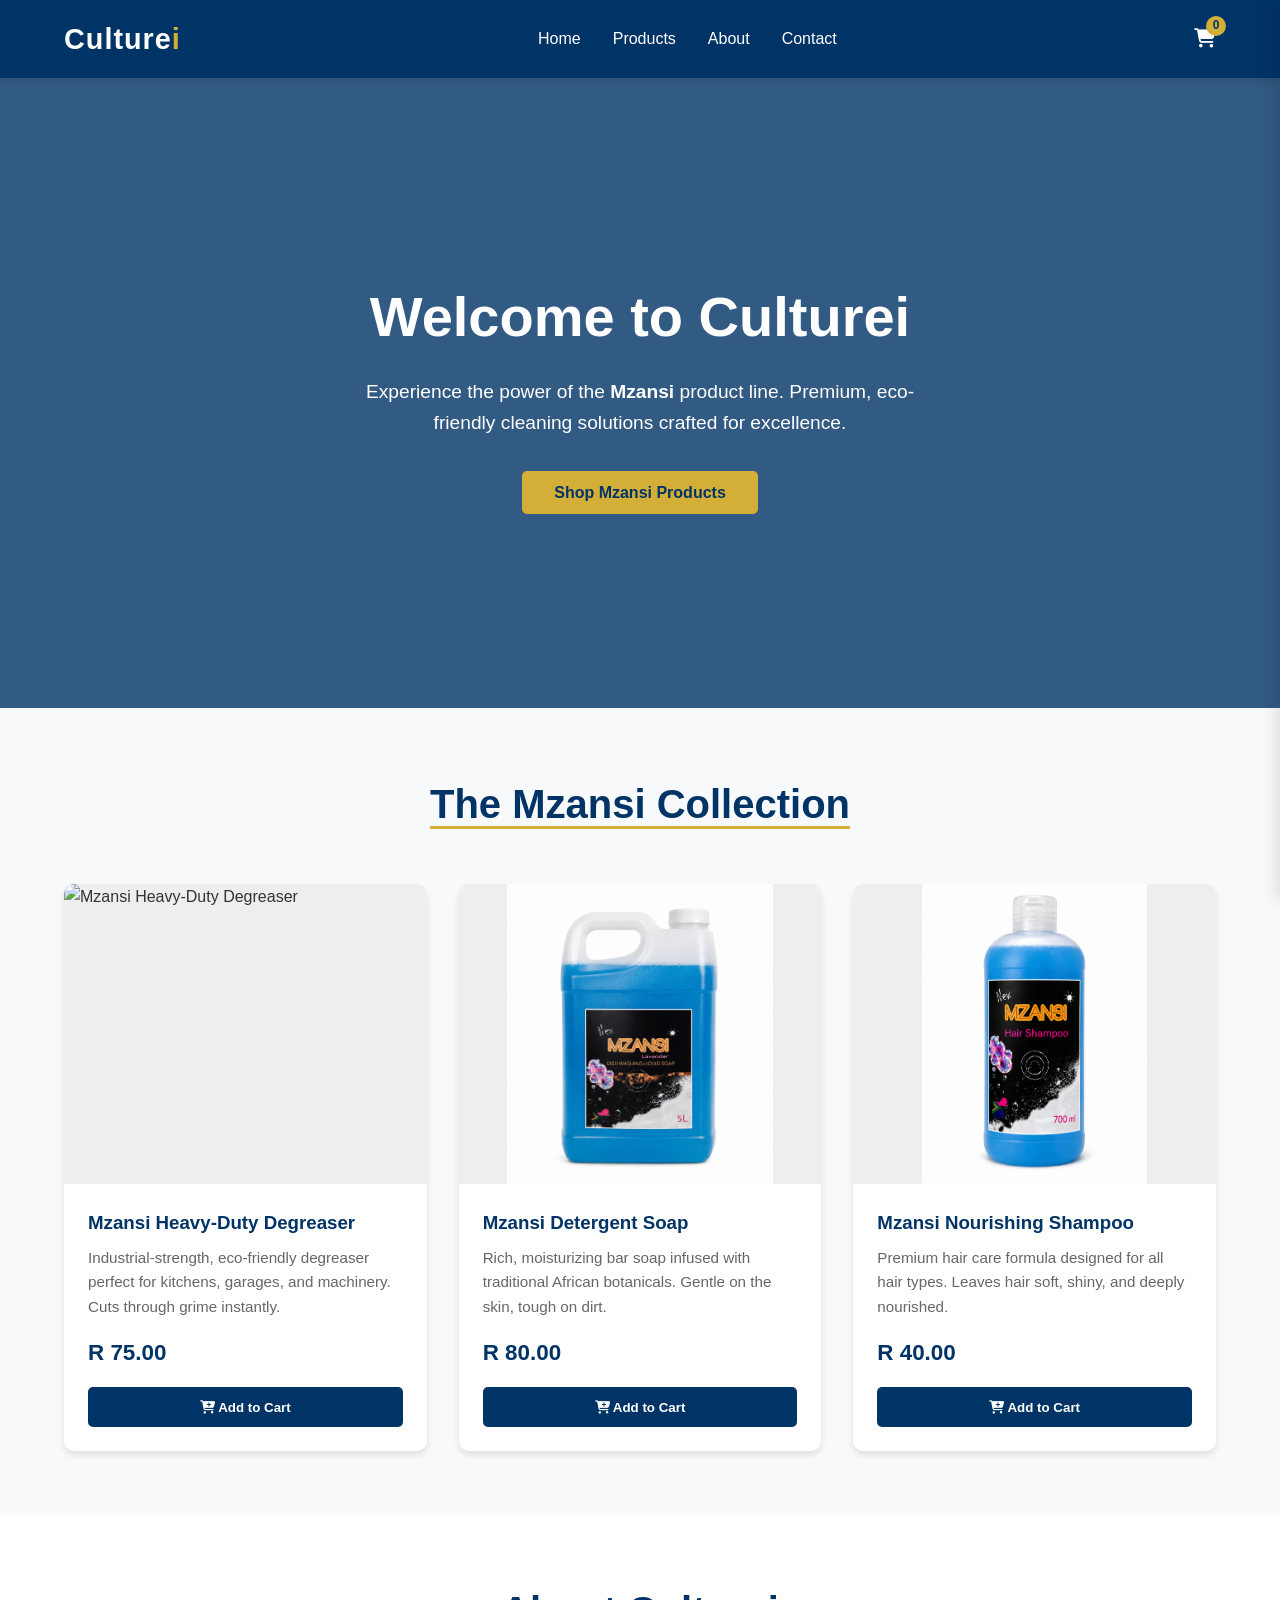
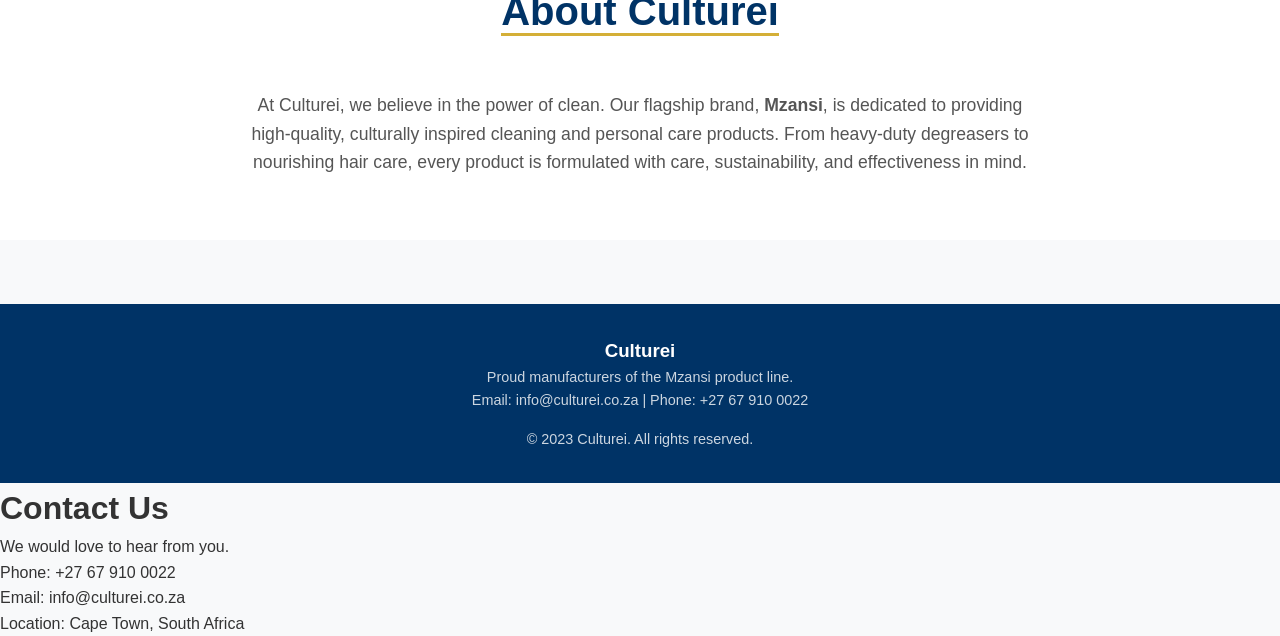
==== index.html @ 174bf420 "Adjust product image dimensions and fit style" ====
<!DOCTYPE html>
<html lang="en">
<head>
    <meta charset="UTF-8">
    <meta name="viewport" content="width=device-width, initial-scale=1.0">
    <title>Culturei | Premium Mzansi Cleaning Solutions</title>
    <link rel="stylesheet" href="https://cdnjs.cloudflare.com/ajax/libs/font-awesome/6.4.0/css/all.min.css">
    <style>
        /* --- CSS VARIABLES & RESET --- */
        :root {
            --primary-color: #003366; /* Deep Professional Blue */
            --accent-color: #D4AF37; /* Premium Gold */
            --light-bg: #f8f9fa;
            --text-dark: #333333;
            --text-light: #ffffff;
            --success-color: #28a745;
            --danger-color: #dc3545;
            --shadow: 0 4px 6px rgba(0, 0, 0, 0.1);
            --transition: all 0.3s ease;
        }

        * {
            margin: 0;
            padding: 0;
            box-sizing: border-box;
            font-family: 'Segoe UI', Tahoma, Geneva, Verdana, sans-serif;
        }

        body {
            background-color: var(--light-bg);
            color: var(--text-dark);
            line-height: 1.6;
        }

        a { text-decoration: none; color: inherit; }
        ul { list-style: none; }

        /* --- HEADER & NAVIGATION --- */
        header {
            background-color: var(--primary-color);
            color: var(--text-light);
            padding: 1rem 5%;
            position: sticky;
            top: 0;
            z-index: 1000;
            box-shadow: var(--shadow);
            display: flex;
            justify-content: space-between;
            align-items: center;
        }

        .logo {
            font-size: 1.8rem;
            font-weight: 700;
            letter-spacing: 1px;
        }

        .logo span { color: var(--accent-color); }

        nav ul {
            display: flex;
            gap: 2rem;
        }

        nav a {
            font-weight: 500;
            transition: var(--transition);
        }

        nav a:hover { color: var(--accent-color); }

        .cart-icon {
            position: relative;
            cursor: pointer;
            font-size: 1.2rem;
        }

        .cart-count {
            position: absolute;
            top: -8px;
            right: -10px;
            background-color: var(--accent-color);
            color: var(--primary-color);
            font-size: 0.75rem;
            font-weight: bold;
            width: 20px;
            height: 20px;
            border-radius: 50%;
            display: flex;
            align-items: center;
            justify-content: center;
        }

        /* --- HERO SECTION --- */
        .hero {
            background: linear-gradient(rgba(0, 51, 102, 0.8), rgba(0, 51, 102, 0.8)), url('https://placehold.co/1920x800/003366/FFFFFF?text=Culturei+Facility');
            background-size: cover;
            background-position: center;
            height: 70vh;
            display: flex;
            flex-direction: column;
            justify-content: center;
            align-items: center;
            text-align: center;
            color: var(--text-light);
            padding: 0 1rem;
        }

        .hero h1 {
            font-size: 3.5rem;
            margin-bottom: 1rem;
        }

        .hero p {
            font-size: 1.2rem;
            max-width: 600px;
            margin-bottom: 2rem;
        }

        .btn {
            padding: 0.8rem 2rem;
            border: none;
            border-radius: 5px;
            font-size: 1rem;
            font-weight: 600;
            cursor: pointer;
            transition: var(--transition);
        }

        .btn-primary {
            background-color: var(--accent-color);
            color: var(--primary-color);
        }

        .btn-primary:hover {
            background-color: #b5952f;
            transform: translateY(-2px);
        }

        /* --- PRODUCTS SECTION --- */
        .products {
            padding: 4rem 5%;
        }

        .section-title {
            text-align: center;
            font-size: 2.5rem;
            color: var(--primary-color);
            margin-bottom: 3rem;
        }

        .section-title span {
            border-bottom: 3px solid var(--accent-color);
        }

        .product-grid {
            display: grid;
            grid-template-columns: repeat(auto-fit, minmax(300px, 1fr));
            gap: 2rem;
        }

        .product-card {
            background: white;
            border-radius: 10px;
            overflow: hidden;
            box-shadow: var(--shadow);
            transition: var(--transition);
            display: flex;
            flex-direction: column;
        }

        .product-card:hover {
            transform: translateY(-5px);
            box-shadow: 0 10px 20px rgba(0,0,0,0.15);
        }

        .product-image {
            width: 100%;
            height: 300px;
            object-fit: contain;
            background-color: #eee;
        }

        .product-info {
            padding: 1.5rem;
            flex-grow: 1;
            display: flex;
            flex-direction: column;
        }

        .product-info h3 {
            color: var(--primary-color);
            margin-bottom: 0.5rem;
        }

        .product-info p {
            color: #666;
            font-size: 0.95rem;
            margin-bottom: 1rem;
            flex-grow: 1;
        }

        .product-price {
            font-size: 1.4rem;
            font-weight: 700;
            color: var(--primary-color);
            margin-bottom: 1rem;
        }

        .btn-add {
            width: 100%;
            background-color: var(--primary-color);
            color: white;
            padding: 0.8rem;
            border: none;
            border-radius: 5px;
            cursor: pointer;
            font-weight: 600;
            transition: var(--transition);
        }

        .btn-add:hover {
            background-color: #002244;
        }

        /* --- ABOUT SECTION --- */
        .about {
            background-color: white;
            padding: 4rem 5%;
            text-align: center;
        }

        .about p {
            max-width: 800px;
            margin: 0 auto;
            color: #555;
            font-size: 1.1rem;
        }

        /* --- CART SIDEBAR --- */
        .cart-sidebar {
            position: fixed;
            top: 0;
            right: -400px;
            width: 400px;
            height: 100vh;
            background: white;
            box-shadow: -5px 0 15px rgba(0,0,0,0.1);
            z-index: 2000;
            transition: var(--transition);
            display: flex;
            flex-direction: column;
        }

        .cart-sidebar.active {
            right: 0;
        }

        .cart-header {
            background-color: var(--primary-color);
            color: white;
            padding: 1.5rem;
            display: flex;
            justify-content: space-between;
            align-items: center;
        }

        .close-cart {
            cursor: pointer;
            font-size: 1.5rem;
        }

        .cart-items {
            flex-grow: 1;
            overflow-y: auto;
            padding: 1.5rem;
        }

        .cart-item {
            display: flex;
            gap: 1rem;
            margin-bottom: 1.5rem;
            border-bottom: 1px solid #eee;
            padding-bottom: 1rem;
        }

        .cart-item img {
            width: 70px;
            height: 70px;
            object-fit: cover;
            border-radius: 5px;
        }

        .cart-item-details {
            flex-grow: 1;
        }

        .cart-item-details h4 {
            font-size: 1rem;
            margin-bottom: 0.3rem;
        }

        .cart-item-details p {
            color: var(--primary-color);
            font-weight: 600;
        }

        .remove-item {
            color: var(--danger-color);
            cursor: pointer;
            font-size: 0.9rem;
            margin-top: 0.5rem;
            display: inline-block;
        }

        .cart-footer {
            padding: 1.5rem;
            border-top: 1px solid #eee;
            background-color: #f9f9f9;
        }

        .cart-total {
            display: flex;
            justify-content: space-between;
            font-size: 1.2rem;
            font-weight: 700;
            margin-bottom: 1rem;
            color: var(--primary-color);
        }

        .btn-checkout {
            width: 100%;
            background-color: var(--success-color);
            color: white;
            padding: 1rem;
            border: none;
            border-radius: 5px;
            font-size: 1.1rem;
            font-weight: 600;
            cursor: pointer;
            transition: var(--transition);
        }

        .btn-checkout:hover {
            background-color: #218838;
        }

        .overlay {
            position: fixed;
            top: 0;
            left: 0;
            width: 100%;
            height: 100%;
            background: rgba(0,0,0,0.5);
            z-index: 1500;
            display: none;
        }

        .overlay.active {
            display: block;
        }

        /* --- CHECKOUT MODAL --- */
        .checkout-modal {
            position: fixed;
            top: 50%;
            left: 50%;
            transform: translate(-50%, -50%) scale(0.9);
            background: white;
            padding: 2rem;
            border-radius: 10px;
            width: 90%;
            max-width: 500px;
            z-index: 3000;
            display: none;
            box-shadow: 0 10px 30px rgba(0,0,0,0.3);
            opacity: 0;
            transition: var(--transition);
        }

        .checkout-modal.active {
            display: block;
            opacity: 1;
            transform: translate(-50%, -50%) scale(1);
        }

        .checkout-modal h2 {
            color: var(--primary-color);
            margin-bottom: 1.5rem;
            text-align: center;
        }

        .form-group {
            margin-bottom: 1rem;
        }

        .form-group label {
            display: block;
            margin-bottom: 0.5rem;
            font-weight: 600;
            font-size: 0.9rem;
        }

        .form-group input {
            width: 100%;
            padding: 0.8rem;
            border: 1px solid #ddd;
            border-radius: 5px;
            font-size: 1rem;
        }

        .form-row {
            display: flex;
            gap: 1rem;
        }

        .form-row .form-group {
            flex: 1;
        }

        .btn-pay {
            width: 100%;
            background-color: var(--primary-color);
            color: white;
            padding: 1rem;
            border: none;
            border-radius: 5px;
            font-size: 1.1rem;
            font-weight: 600;
            cursor: pointer;
            margin-top: 1rem;
            display: flex;
            justify-content: center;
            align-items: center;
            gap: 0.5rem;
        }

        .btn-pay:disabled {
            background-color: #ccc;
            cursor: not-allowed;
        }

        .close-modal {
            position: absolute;
            top: 1rem;
            right: 1rem;
            cursor: pointer;
            font-size: 1.2rem;
            color: #666;
        }

        /* --- FOOTER --- */
        footer {
            background-color: var(--primary-color);
            color: white;
            text-align: center;
            padding: 2rem 5%;
            margin-top: 4rem;
        }

        footer p {
            opacity: 0.8;
            font-size: 0.9rem;
        }

        /* --- RESPONSIVE --- */
        @media (max-width: 768px) {
            .hero h1 { font-size: 2.5rem; }
            .cart-sidebar { width: 100%; right: -100%; }
            nav ul { display: none; } /* Simplified for mobile */
        }
        
        /* Loading Spinner */
        .spinner {
            border: 3px solid rgba(255,255,255,0.3);
            border-radius: 50%;
            border-top: 3px solid white;
            width: 20px;
            height: 20px;
            animation: spin 1s linear infinite;
            display: none;
        }
        
        @keyframes spin {
            0% { transform: rotate(0deg); }
            100% { transform: rotate(360deg); }
        }
    </style>
</head>
<body>

    <!-- Header -->
    <header>
        <div class="logo">Culture<span>i</span></div>
        <nav>
            <ul>
                <li><a href="#home">Home</a></li>
                <li><a href="#products">Products</a></li>
                <li><a href="#about">About</a></li>
                <li><a href="#contact">Contact</a></li>
            </ul>
        </nav>
        <div class="cart-icon" onclick="toggleCart()">
            <i class="fas fa-shopping-cart"></i>
            <span class="cart-count" id="cartCount">0</span>
        </div>
    </header>

    <!-- Hero Section -->
    <section class="hero" id="home">
        <h1>Welcome to Culturei</h1>
        <p>Experience the power of the <strong>Mzansi</strong> product line. Premium, eco-friendly cleaning solutions crafted for excellence.</p>
        <a href="#products"><button class="btn btn-primary">Shop Mzansi Products</button></a>
    </section>

    <!-- Products Section -->
    <section class="products" id="products">
        <h2 class="section-title"><span>The Mzansi Collection</span></h2>
        <div class="product-grid" id="productGrid">
            <!-- Products will be injected here by JavaScript -->
        </div>
    </section>

    <!-- About Section -->
    <section class="about" id="about">
        <h2 class="section-title"><span>About Culturei</span></h2>
        <p>At Culturei, we believe in the power of clean. Our flagship brand, <strong>Mzansi</strong>, is dedicated to providing high-quality, culturally inspired cleaning and personal care products. From heavy-duty degreasers to nourishing hair care, every product is formulated with care, sustainability, and effectiveness in mind.</p>
    </section>

    <!-- Cart Sidebar -->
    <div class="overlay" id="overlay" onclick="toggleCart()"></div>
    <div class="cart-sidebar" id="cartSidebar">
        <div class="cart-header">
            <h3>Your Cart</h3>
            <span class="close-cart" onclick="toggleCart()">&times;</span>
        </div>
        <div class="cart-items" id="cartItems">
            <!-- Cart items injected here -->
            <p style="text-align: center; color: #666; margin-top: 2rem;">Your cart is empty.</p>
        </div>
        <div class="cart-footer">
            <div class="cart-total">
                <span>Total:</span>
                <span id="cartTotal">R 0.00</span>
            </div>
            <button class="btn-checkout" onclick="openCheckout()">Proceed to Checkout</button>
        </div>
    </div>

    <!-- Checkout Modal -->
    <div class="overlay" id="checkoutOverlay" onclick="closeCheckout()"></div>
    <div class="checkout-modal" id="checkoutModal">
        <span class="close-modal" onclick="closeCheckout()">&times;</span>
        <h2>Secure Checkout</h2>
        <form id="checkoutForm" onsubmit="processPayment(event)">
            <div class="form-group">
                <label>Full Name</label>
                <input type="text" required placeholder="John Doe">
            </div>
            <div class="form-group">
                <label>Email Address</label>
                <input type="email" required placeholder="john@example.com">
            </div>
            <div class="form-group">
                <label>Shipping Address</label>
                <input type="text" required placeholder="123 Main St, City">
            </div>
            <div class="form-group">
                <label>Card Number</label>
                <input type="text" required placeholder="0000 0000 0000 0000" maxlength="19">
            </div>
            <div class="form-row">
                <div class="form-group">
                    <label>Expiry</label>
                    <input type="text" required placeholder="MM/YY" maxlength="5">
                </div>
                <div class="form-group">
                    <label>CVC</label>
                    <input type="text" required placeholder="123" maxlength="3">
                </div>
            </div>
            <div class="cart-total" style="margin-top: 1rem;">
                <span>Amount to Pay:</span>
                <span id="checkoutTotal">R 0.00</span>
            </div>
            <button type="submit" class="btn-pay" id="payButton">
                <span class="spinner" id="spinner"></span>
                <span id="payText">Pay Now</span>
            </button>
        </form>
    </div>

    <!-- Footer -->
    <footer id="contact">
        <h3>Culturei</h3>
        <p>Proud manufacturers of the Mzansi product line.</p>
        <p>Email: info@culturei.co.za | Phone: +27 67 910 0022</p>
        <p style="margin-top: 1rem;">&copy; 2023 Culturei. All rights reserved.</p>
    </footer>
    <h1>Contact Us</h1>

<p>We would love to hear from you.</p>

<p>
Phone: +27 67 910 0022
</p>

<p>
Email: info@culturei.co.za
</p>

<p>
Location: Cape Town, South Africa
</p>

    <!-- JavaScript -->
    <script>
        // --- PRODUCT DATA ---
        const products = [
            {
                id: 1,
                name: "Mzansi Heavy-Duty Degreaser",
                price: 75.00,
                image: "image/degreaser-51.png",
                description: "Industrial-strength, eco-friendly degreaser perfect for kitchens, garages, and machinery. Cuts through grime instantly."
            },
            {
                id: 2,
                name: "Mzansi Detergent Soap",
                price: 80.00,
                image: "image/dishwashing - liquid .png",
                description: "Rich, moisturizing bar soap infused with traditional African botanicals. Gentle on the skin, tough on dirt."
            },
            {
                id: 3,
                name: "Mzansi Nourishing Shampoo",
                price: 40.00,
                image: "image/Mzansi Hair Shampoo 700ml.png",
                description: "Premium hair care formula designed for all hair types. Leaves hair soft, shiny, and deeply nourished."
            }
        ];

        // --- CART STATE ---
        let cart = [];

        // --- INITIALIZE ---
        document.addEventListener('DOMContentLoaded', () => {
            renderProducts();
        });

        // --- RENDER PRODUCTS ---
        function renderProducts() {
            const grid = document.getElementById('productGrid');
            grid.innerHTML = products.map(product => `
                <div class="product-card">
                    <img src="${product.image}" alt="${product.name}" class="product-image">
                    <div class="product-info">
                        <h3>${product.name}</h3>
                        <p>${product.description}</p>
                        <div class="product-price">R ${product.price.toFixed(2)}</div>
                        <button class="btn-add" onclick="addToCart(${product.id})">
                            <i class="fas fa-cart-plus"></i> Add to Cart
                        </button>
                    </div>
                </div>
            `).join('');
        }

        // --- CART FUNCTIONS ---
        function addToCart(productId) {
            const product = products.find(p => p.id === productId);
            const existingItem = cart.find(item => item.id === productId);

            if (existingItem) {
                existingItem.quantity += 1;
            } else {
                cart.push({ ...product, quantity: 1 });
            }

            updateCartUI();
            toggleCart(true); // Open cart when item is added
        }

        function removeFromCart(productId) {
            cart = cart.filter(item => item.id !== productId);
            updateCartUI();
        }

        function updateCartUI() {
            const cartItemsContainer = document.getElementById('cartItems');
            const cartCount = document.getElementById('cartCount');
            const cartTotal = document.getElementById('cartTotal');
            const checkoutTotal = document.getElementById('checkoutTotal');

            // Update count
            const totalItems = cart.reduce((sum, item) => sum + item.quantity, 0);
            cartCount.innerText = totalItems;

            // Update total
            const total = cart.reduce((sum, item) => sum + (item.price * item.quantity), 0);
            const formattedTotal = `R ${total.toFixed(2)}`;
            cartTotal.innerText = formattedTotal;
            checkoutTotal.innerText = formattedTotal;

            // Render items
            if (cart.length === 0) {
                cartItemsContainer.innerHTML = '<p style="text-align: center; color: #666; margin-top: 2rem;">Your cart is empty.</p>';
            } else {
                cartItemsContainer.innerHTML = cart.map(item => `
                    <div class="cart-item">
                        <img src="${item.image}" alt="${item.name}">
                        <div class="cart-item-details">
                            <h4>${item.name}</h4>
                            <p>R ${item.price.toFixed(2)} x ${item.quantity}</p>
                            <span class="remove-item" onclick="removeFromCart(${item.id})">
                                <i class="fas fa-trash"></i> Remove
                            </span>
        </div>
                    </div>
                `).join('');
            }
        }

        function toggleCart(forceOpen = false) {
            const sidebar = document.getElementById('cartSidebar');
            const overlay = document.getElementById('overlay');
            if (forceOpen || !sidebar.classList.contains('active')) {
                sidebar.classList.add('active');
                overlay.classList.add('active');
            } else {
                sidebar.classList.remove('active');
                overlay.classList.remove('active');
            }
        }

        // --- CHECKOUT FUNCTIONS ---
        function openCheckout() {
            if (cart.length === 0) {
                alert("Your cart is empty!");
                return;
            }
            toggleCart(); // Close sidebar
            document.getElementById('checkoutModal').classList.add('active');
            document.getElementById('checkoutOverlay').classList.add('active');
        }

        function closeCheckout() {
            document.getElementById('checkoutModal').classList.remove('active');
            document.getElementById('checkoutOverlay').classList.remove('active');
        }

        // --- PAYMENT PROCESSING SIMULATION ---
        function processPayment(event) {
            event.preventDefault();
            
            const payButton = document.getElementById('payButton');
            const spinner = document.getElementById('spinner');
            const payText = document.getElementById('payText');

            // 1. UI Loading State
            payButton.disabled = true;
            spinner.style.display = 'block';
            payText.innerText = 'Processing...';

            // 2. Simulate API Call to Payment Gateway (e.g., Stripe, PayFast)
            setTimeout(() => {
                // 3. Success State
                spinner.style.display = 'none';
                payText.innerText = 'Pay Now';
                payButton.disabled = false;
                
                // Generate a mock order ID
                const orderId = 'ORD-' + Math.floor(Math.random() * 1000000);
                
                alert(`Payment Successful!\n\nOrder ID: ${orderId}\nThank you for shopping with Culturei. Your Mzansi products will be shipped shortly.`);
                
                // 4. Clear Cart and Close Modal
                cart = [];
                updateCartUI();
                closeCheckout();
                document.getElementById('checkoutForm').reset();

                /* 
                   NOTE FOR DEVELOPER: 
                   To make this process REAL payments, replace the setTimeout above with a fetch() call 
                   to your backend server, which then communicates with Stripe/PayPal.
                   
                   Example:
                   const response = await fetch('/api/create-payment-intent', {
                       method: 'POST',
                       headers: { 'Content-Type': 'application/json' },
                       body: JSON.stringify({ items: cart, total: calculateTotal() })
                   });
                   const data = await response.json();
                   // Then use stripe.confirmCardPayment(data.clientSecret)
                */
            }, 2500); // 2.5 second simulated delay
        }
    </script>
</body>
</html>
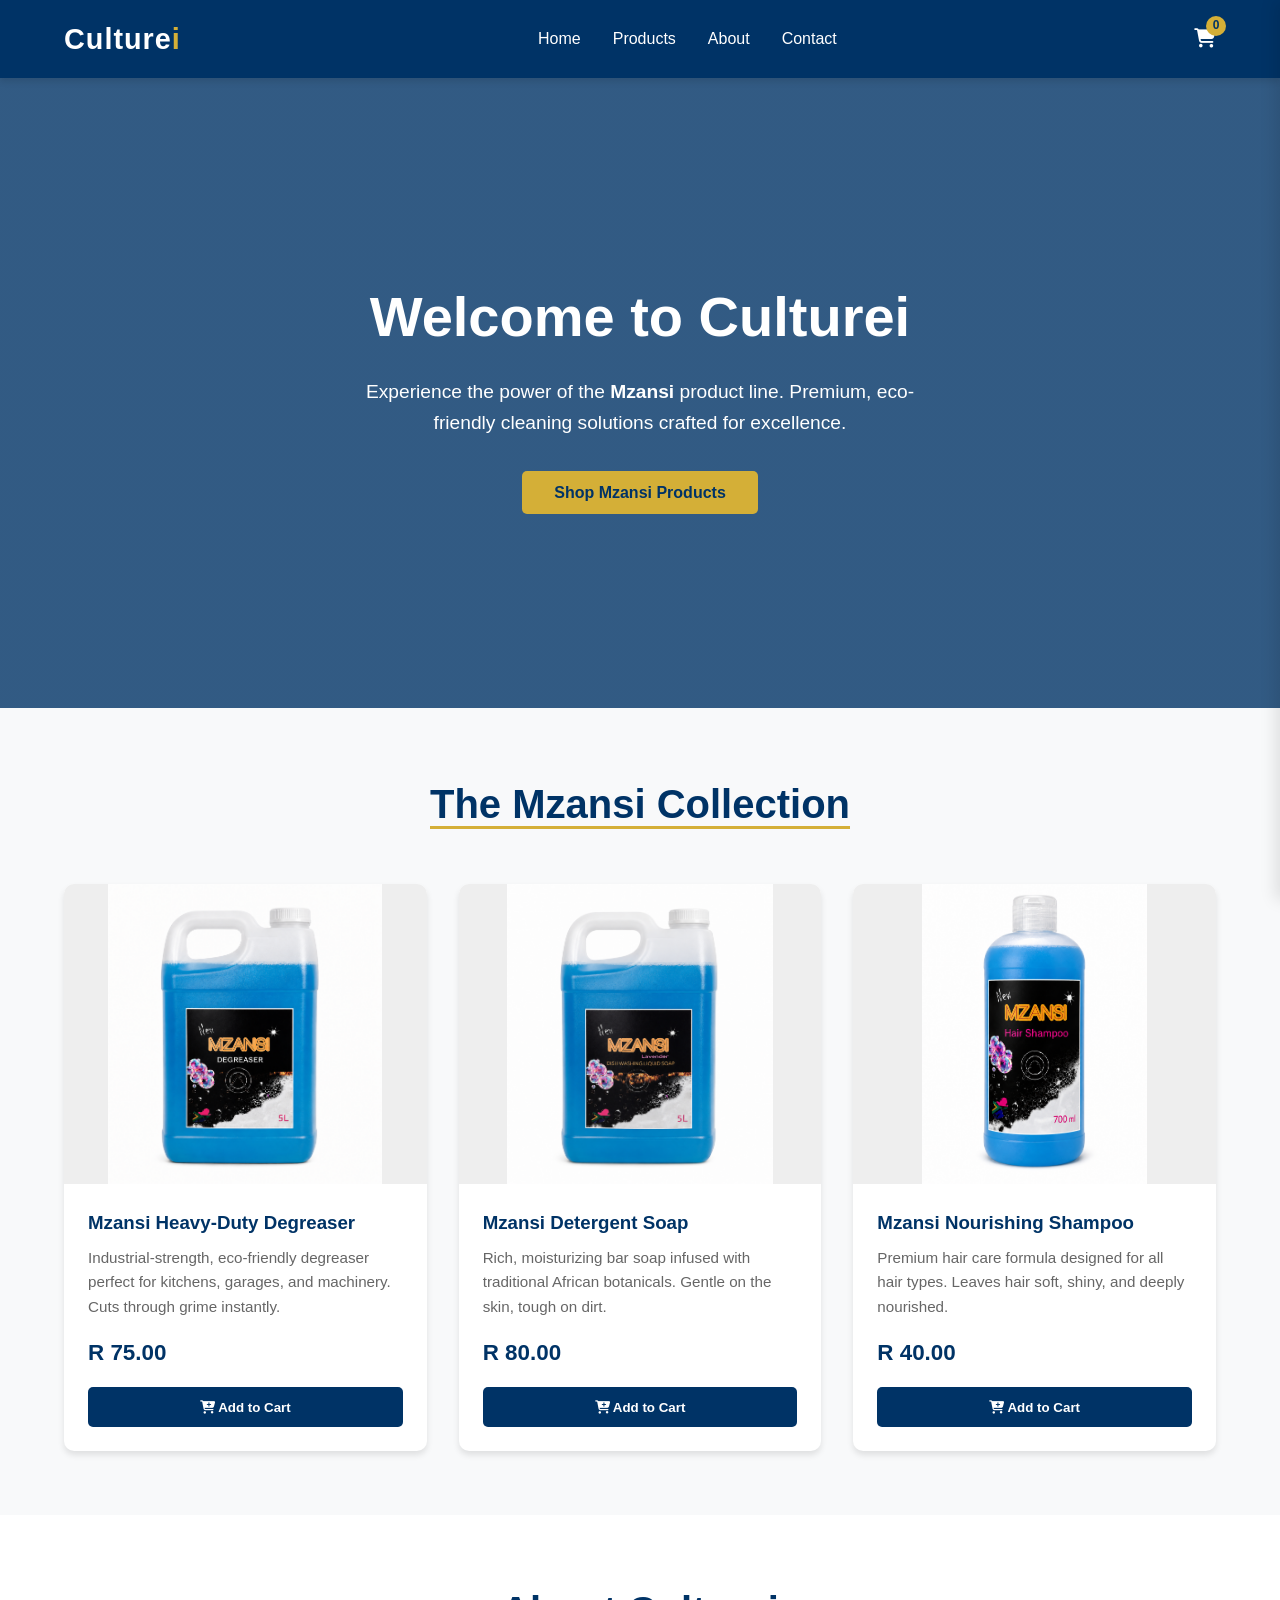
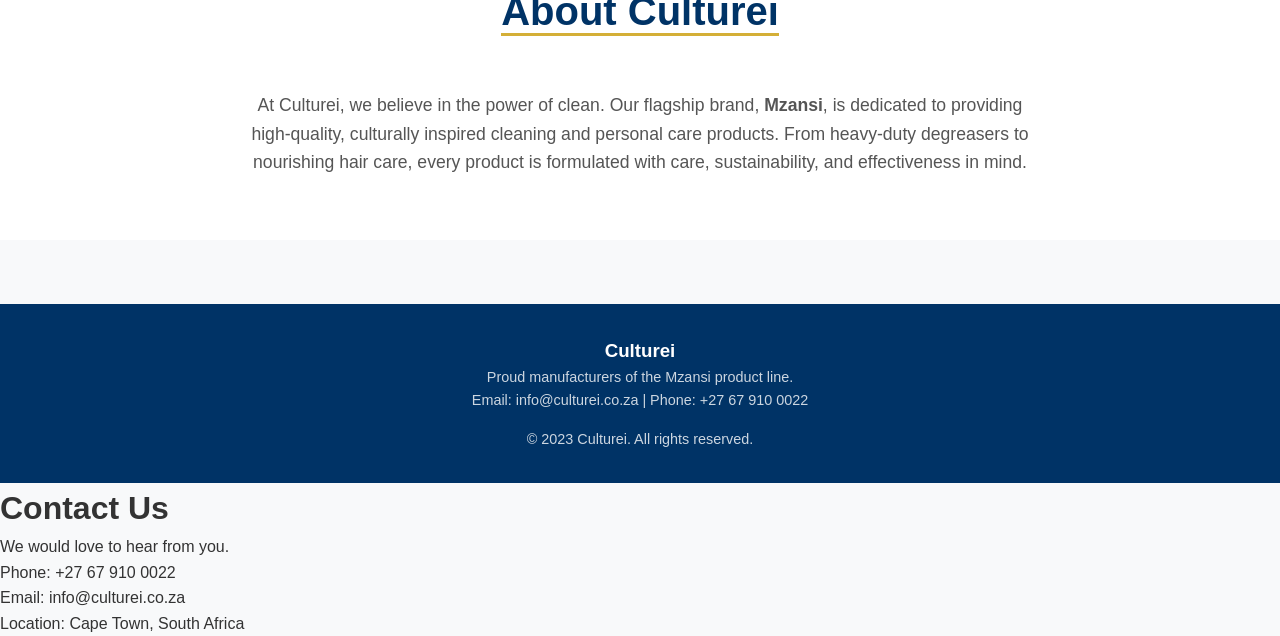
==== commit cee0b941: "Update image path for Mzansi Heavy-Duty Degreaser" ====
--- a/index.html
+++ b/index.html
@@ -621,7 +621,7 @@
                 id: 1,
                 name: "Mzansi Heavy-Duty Degreaser",
                 price: 75.00,
-                image: "image/degreaser-51.png",
+                image: "image/degreaser.png",
                 description: "Industrial-strength, eco-friendly degreaser perfect for kitchens, garages, and machinery. Cuts through grime instantly."
             },
             {
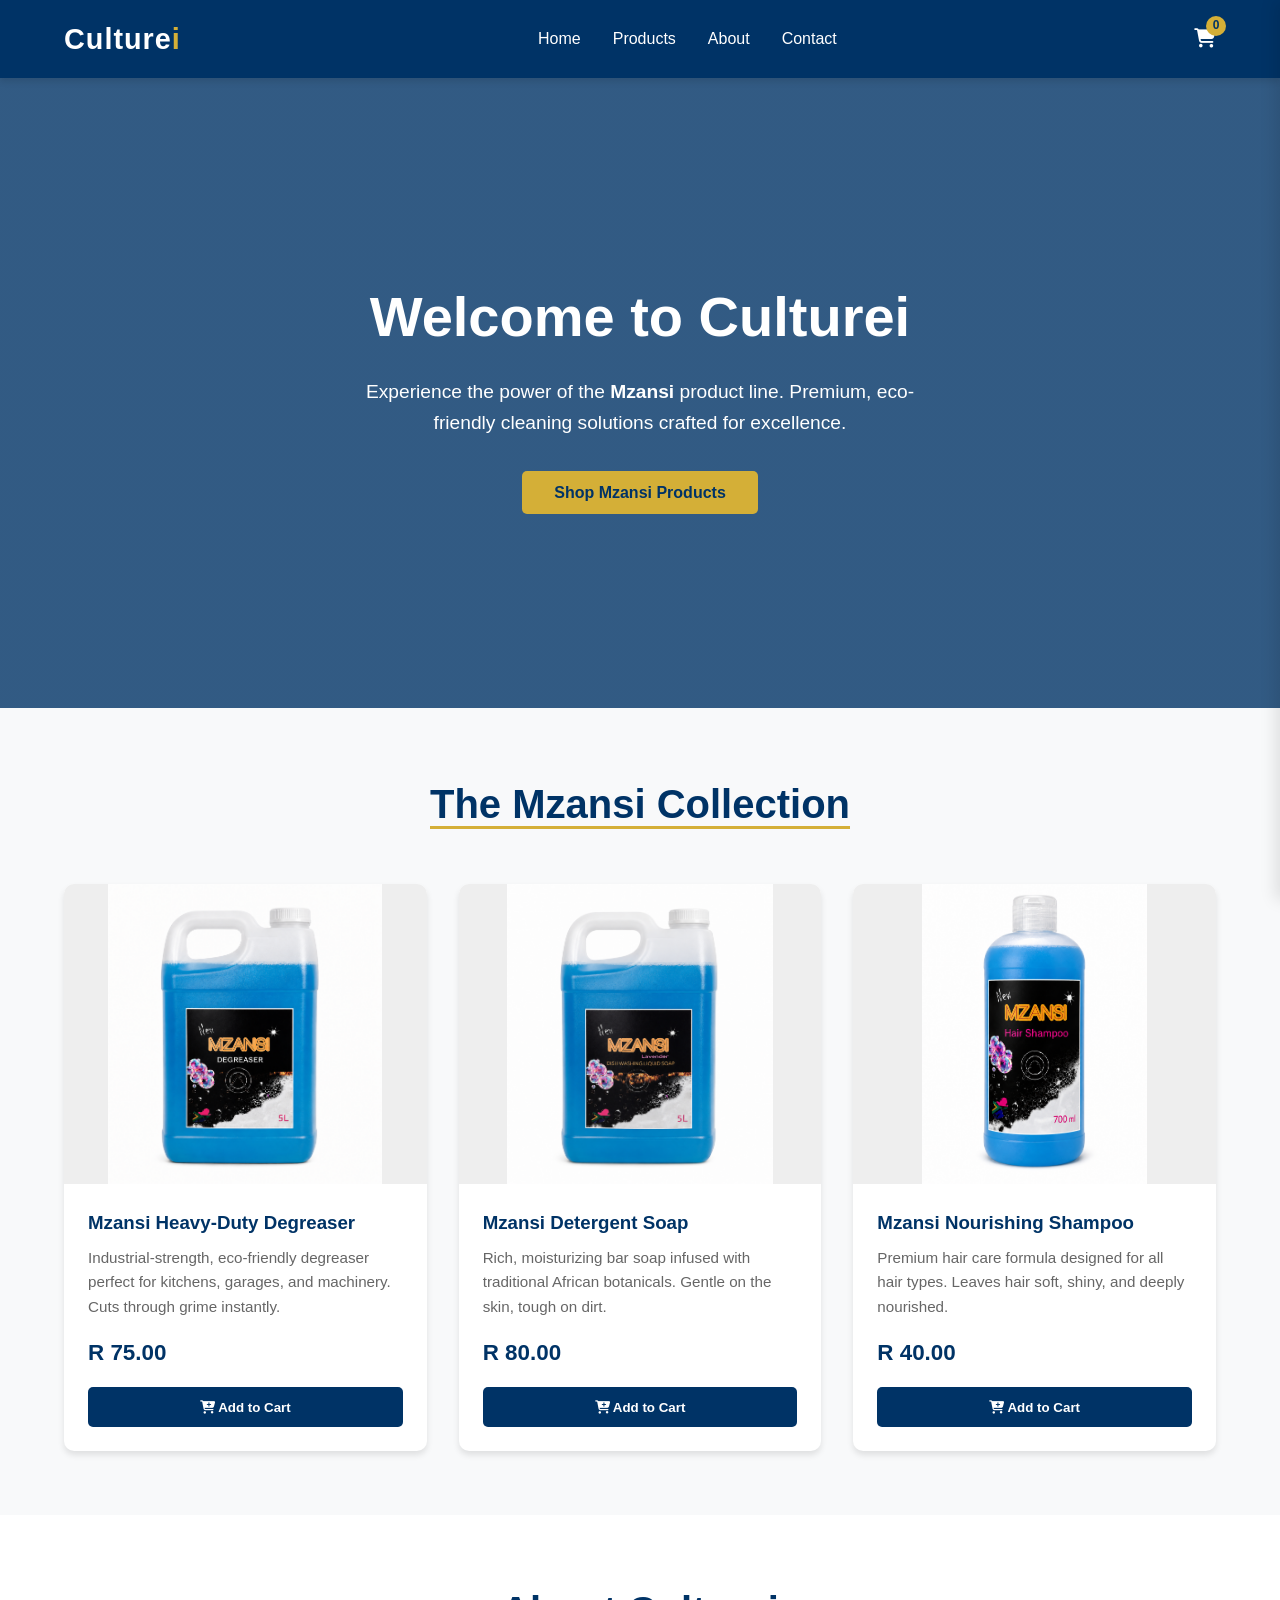
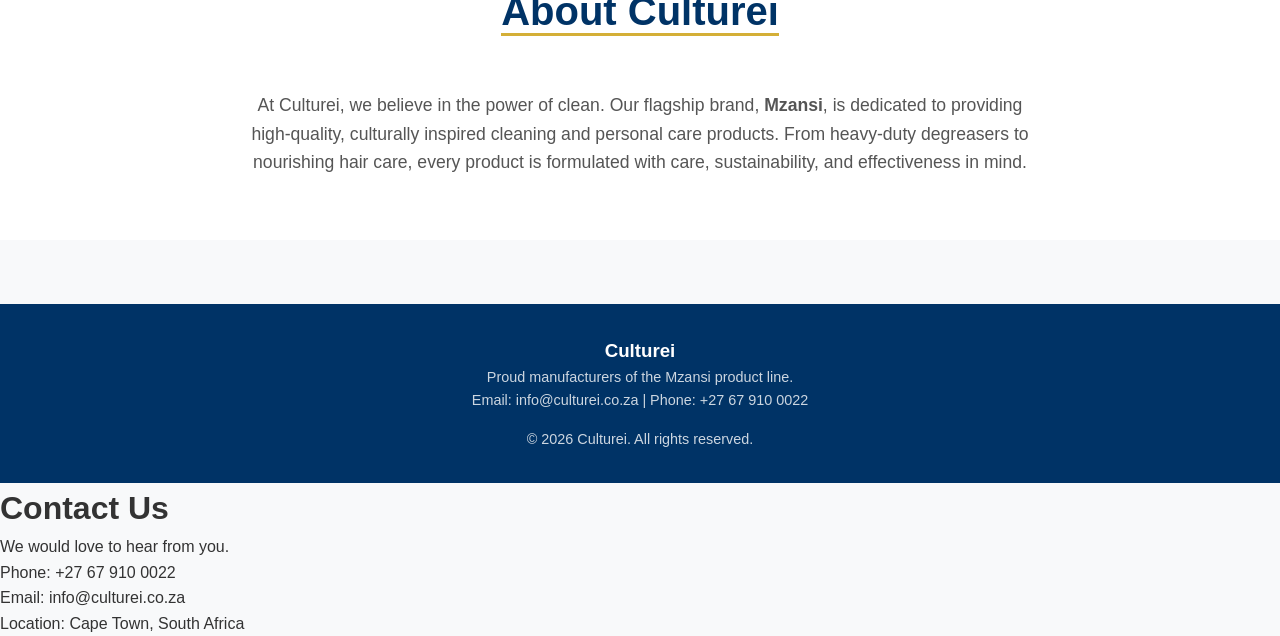
==== commit e7561b74: "Update copyright year to 2026 in footer" ====
--- a/index.html
+++ b/index.html
@@ -595,7 +595,7 @@
         <h3>Culturei</h3>
         <p>Proud manufacturers of the Mzansi product line.</p>
         <p>Email: info@culturei.co.za | Phone: +27 67 910 0022</p>
-        <p style="margin-top: 1rem;">&copy; 2023 Culturei. All rights reserved.</p>
+        <p style="margin-top: 1rem;">&copy; 2026 Culturei. All rights reserved.</p>
     </footer>
     <h1>Contact Us</h1>
 
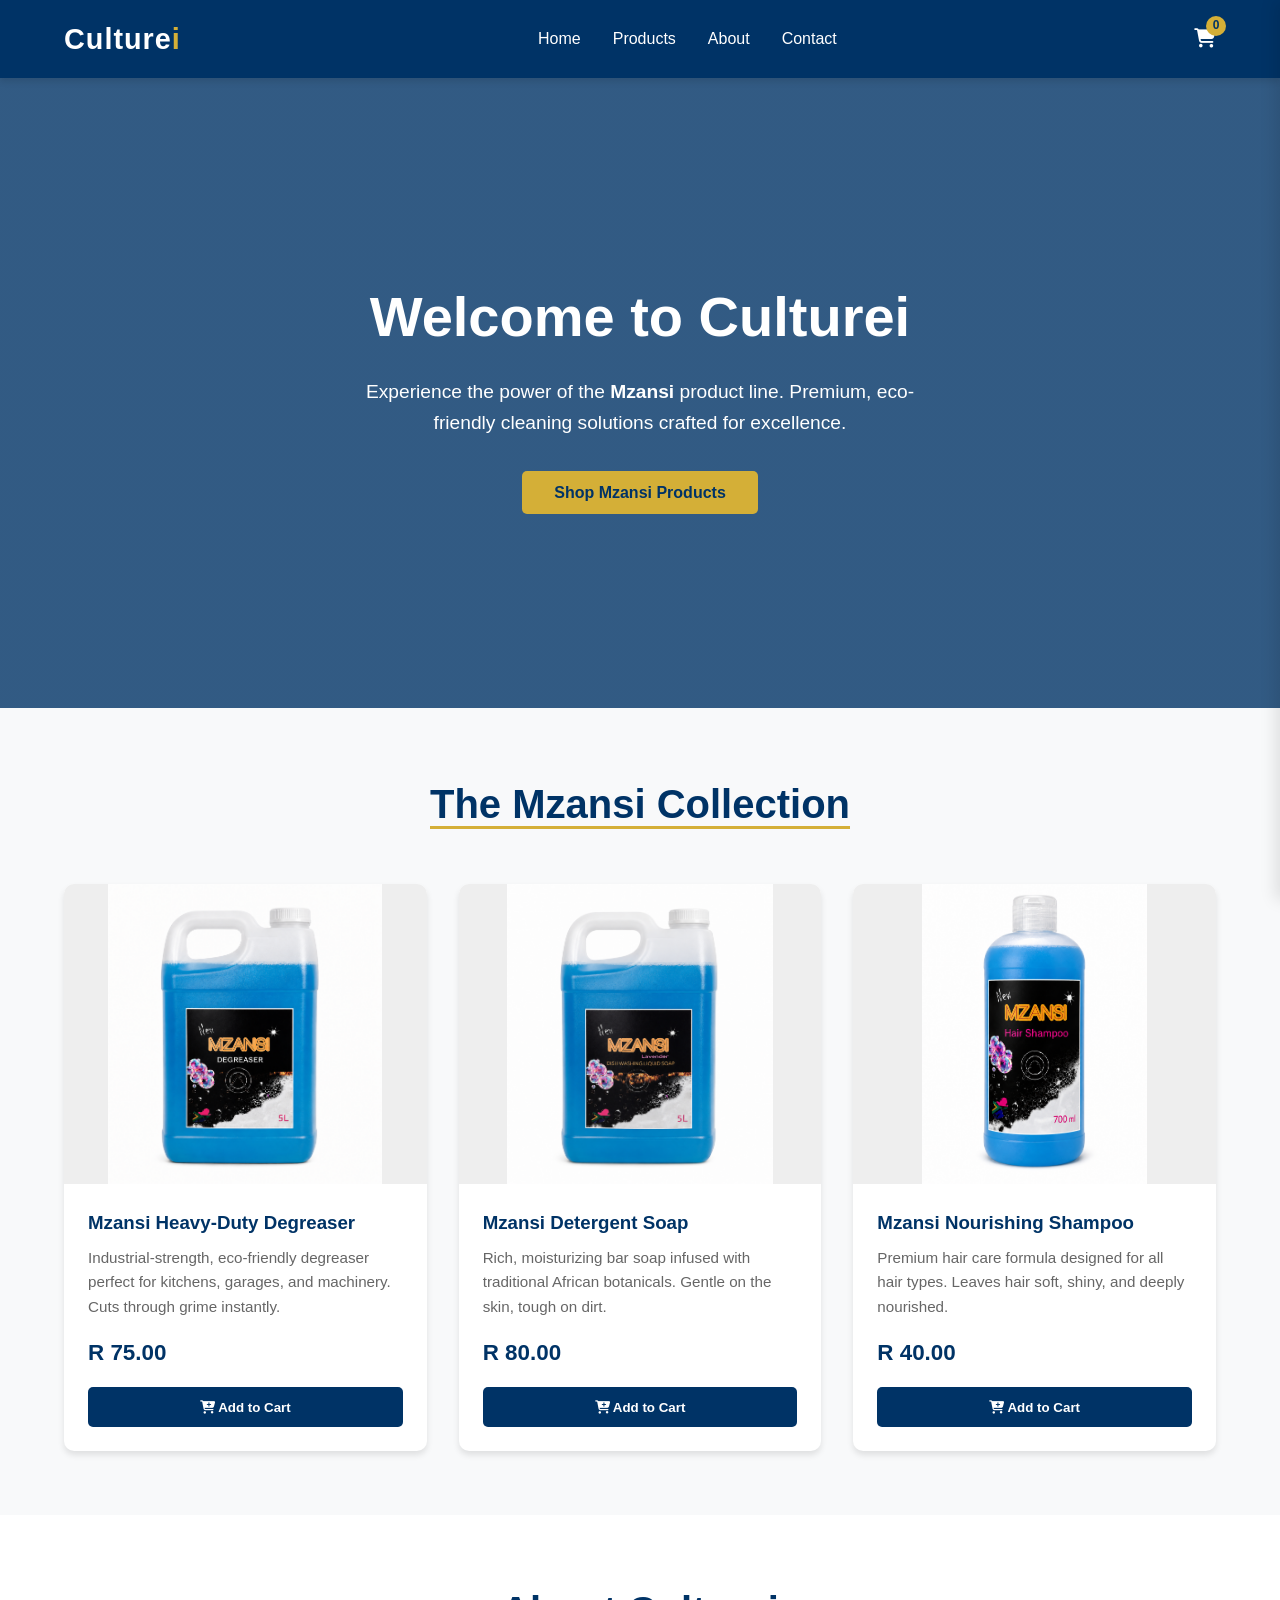
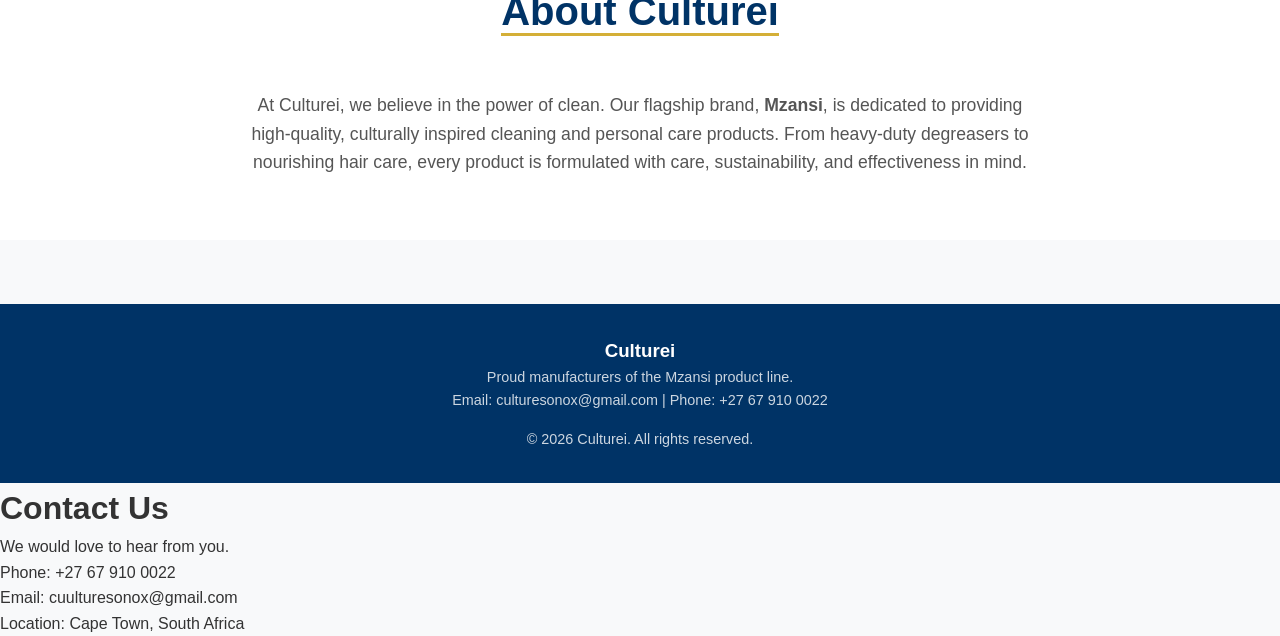
==== commit 905a1ba3: "Change contact email to culturesonox@gmail.com Updated contact email in footer and contact section." ====
--- a/index.html
+++ b/index.html
@@ -594,7 +594,7 @@
     <footer id="contact">
         <h3>Culturei</h3>
         <p>Proud manufacturers of the Mzansi product line.</p>
-        <p>Email: info@culturei.co.za | Phone: +27 67 910 0022</p>
+        <p>Email: culturesonox@gmail.com | Phone: +27 67 910 0022</p>
         <p style="margin-top: 1rem;">&copy; 2026 Culturei. All rights reserved.</p>
     </footer>
     <h1>Contact Us</h1>
@@ -606,7 +606,7 @@
 </p>
 
 <p>
-Email: info@culturei.co.za
+Email: cuulturesonox@gmail.com
 </p>
 
 <p>
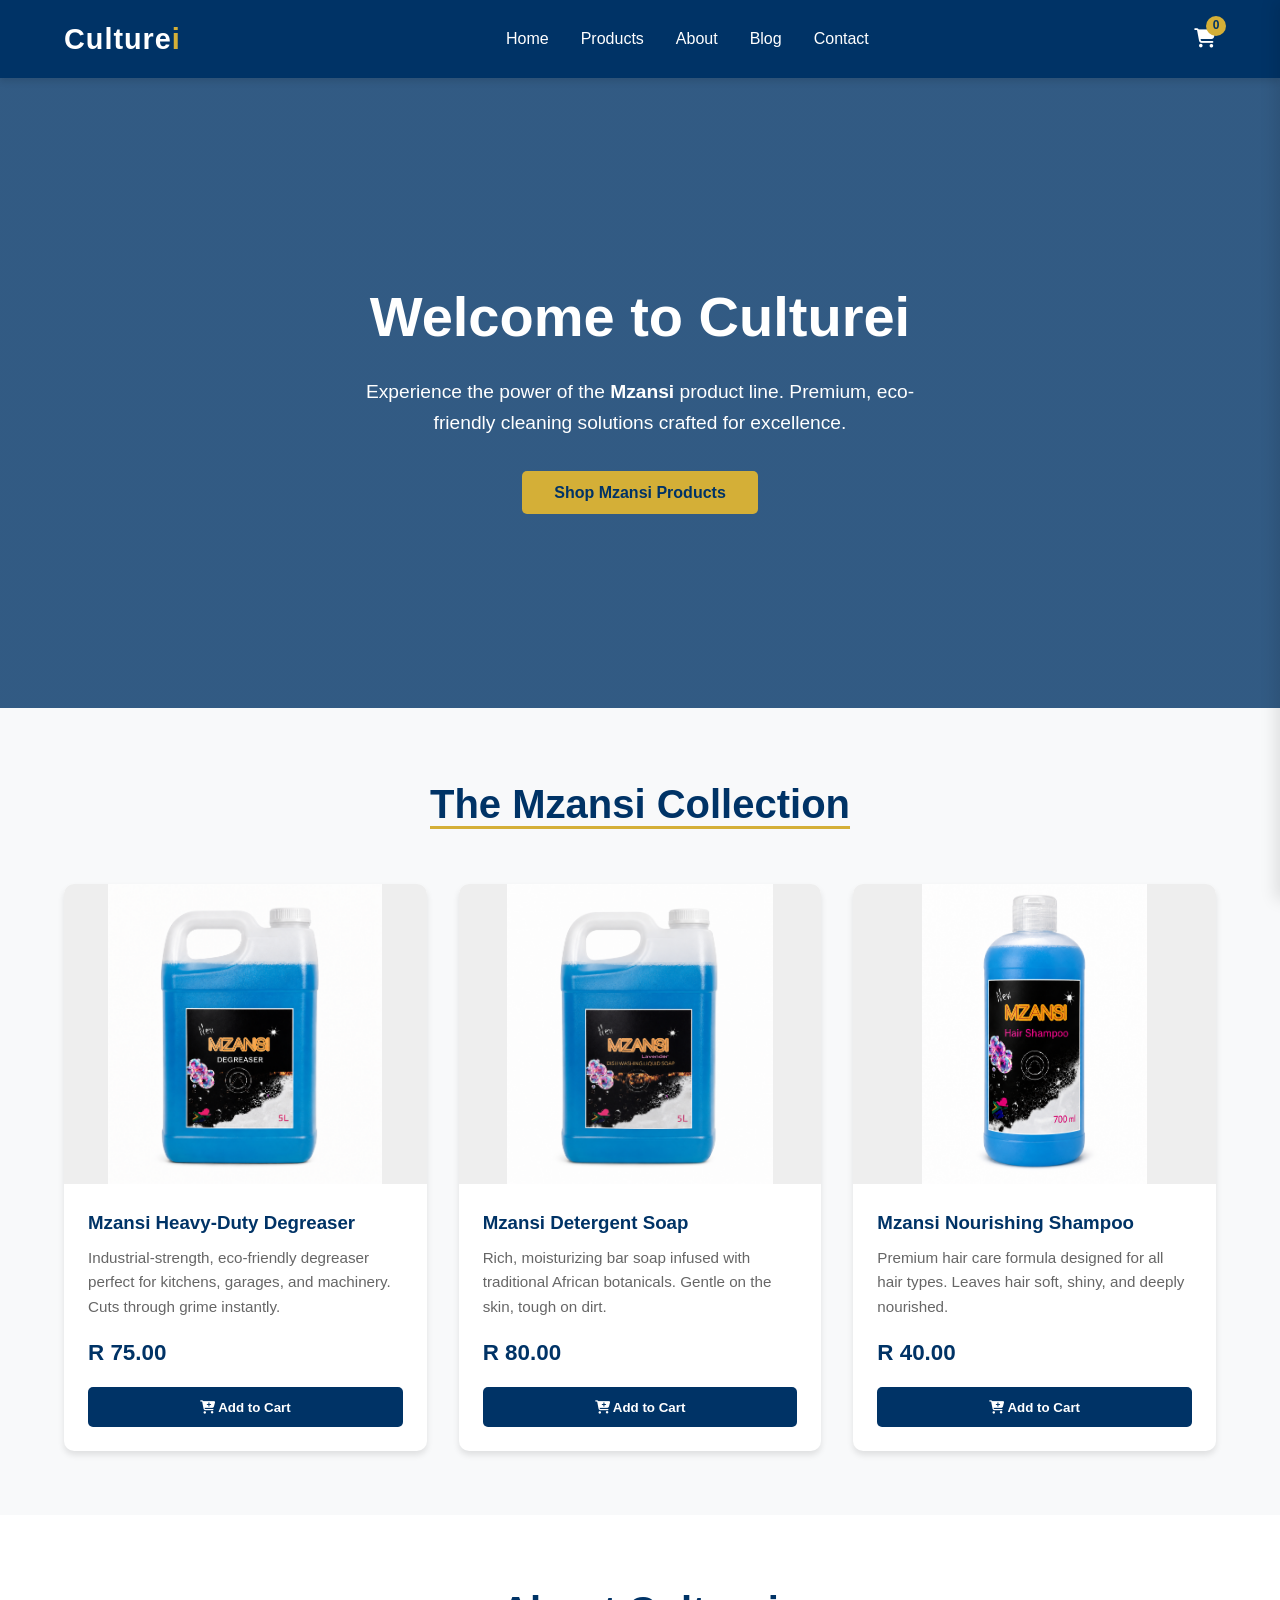
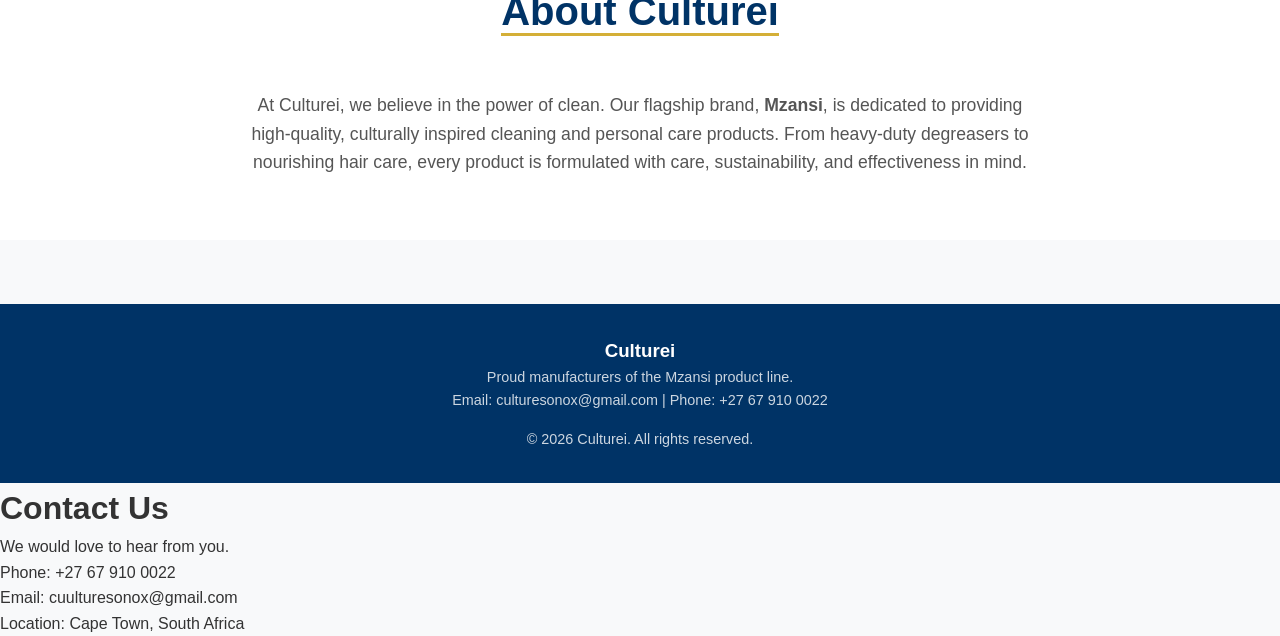
==== commit 5b9c67d8: "Add 'Blog' link to navigation menu" ====
--- a/index.html
+++ b/index.html
@@ -492,14 +492,17 @@
     <!-- Header -->
     <header>
         <div class="logo">Culture<span>i</span></div>
-        <nav>
-            <ul>
-                <li><a href="#home">Home</a></li>
-                <li><a href="#products">Products</a></li>
-                <li><a href="#about">About</a></li>
-                <li><a href="#contact">Contact</a></li>
-            </ul>
-        </nav>
+      <nav>
+    <ul>
+        <li><a href="#home">Home</a></li>
+        <li><a href="#products">Products</a></li>
+        <li><a href="#about">About</a></li>
+
+        <li><a href="blog.html">Blog</a></li>
+
+        <li><a href="#contact">Contact</a></li>
+    </ul>
+</nav>
         <div class="cart-icon" onclick="toggleCart()">
             <i class="fas fa-shopping-cart"></i>
             <span class="cart-count" id="cartCount">0</span>
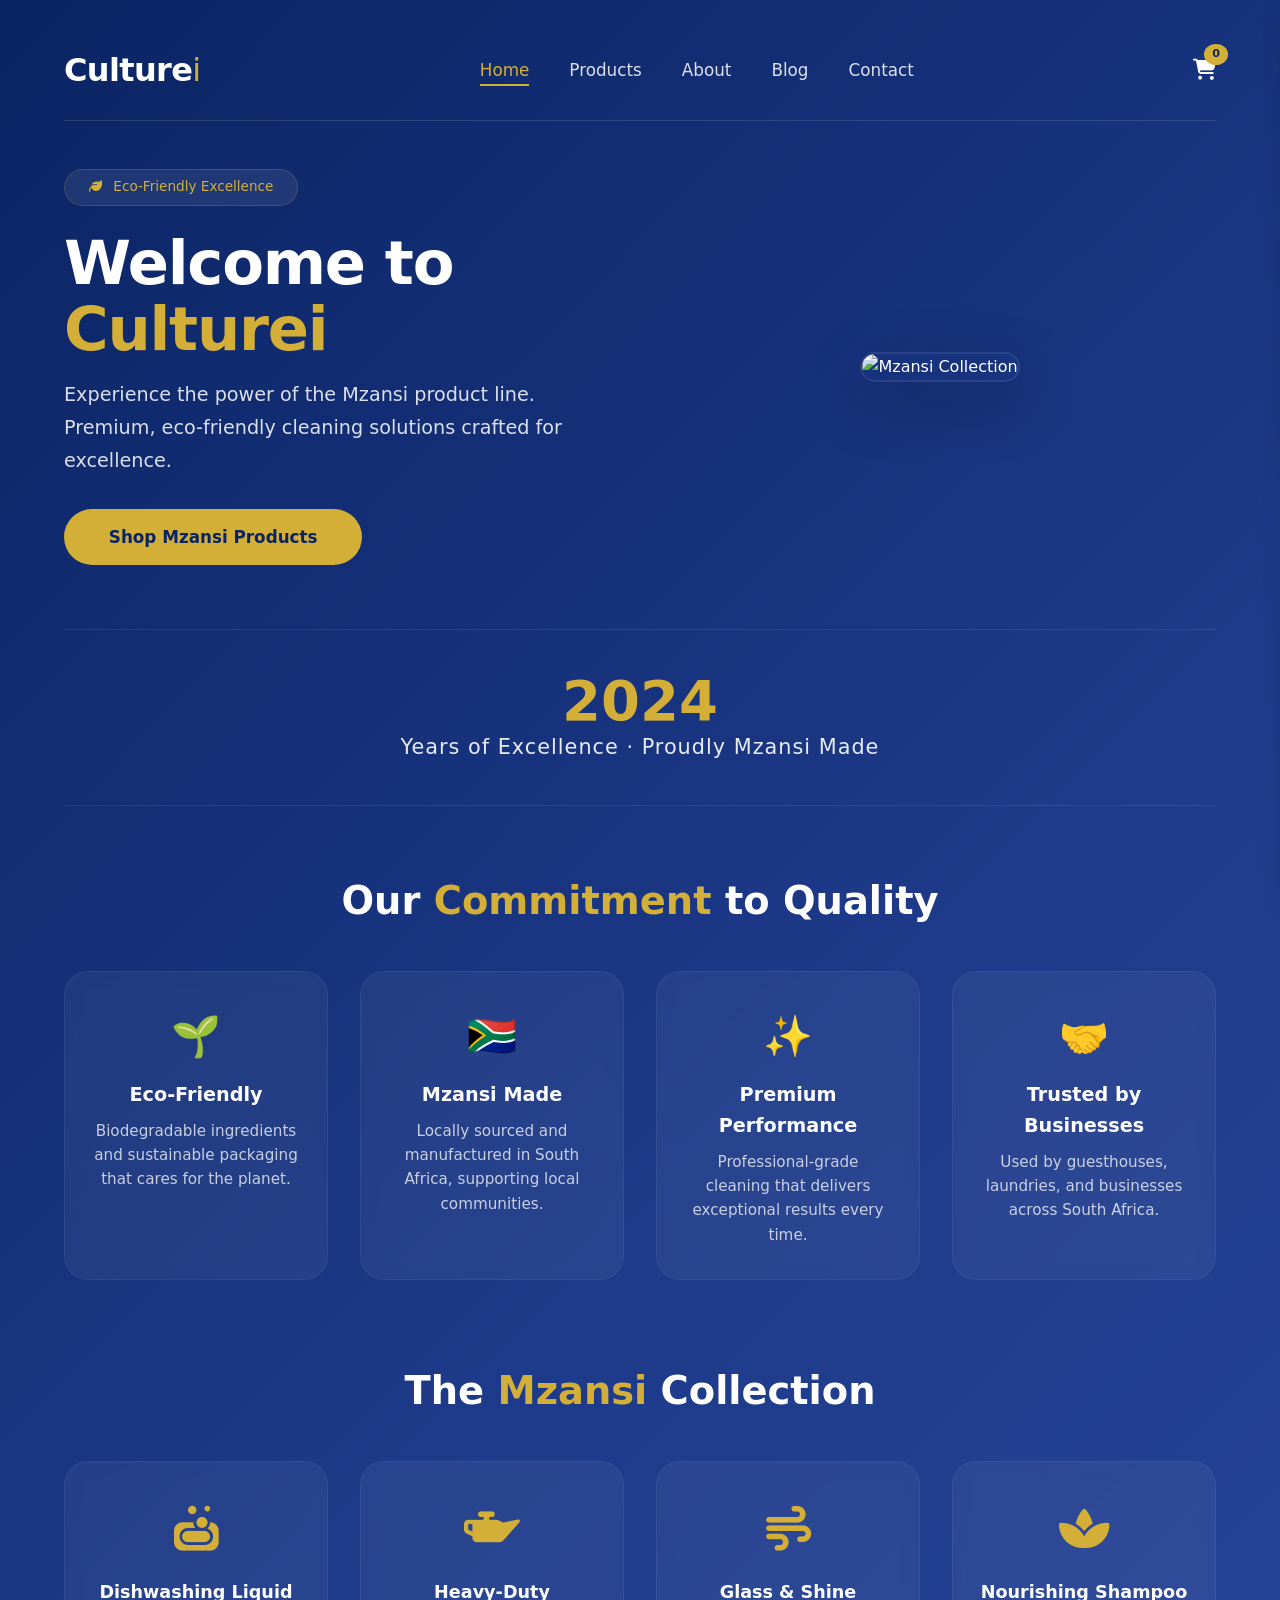
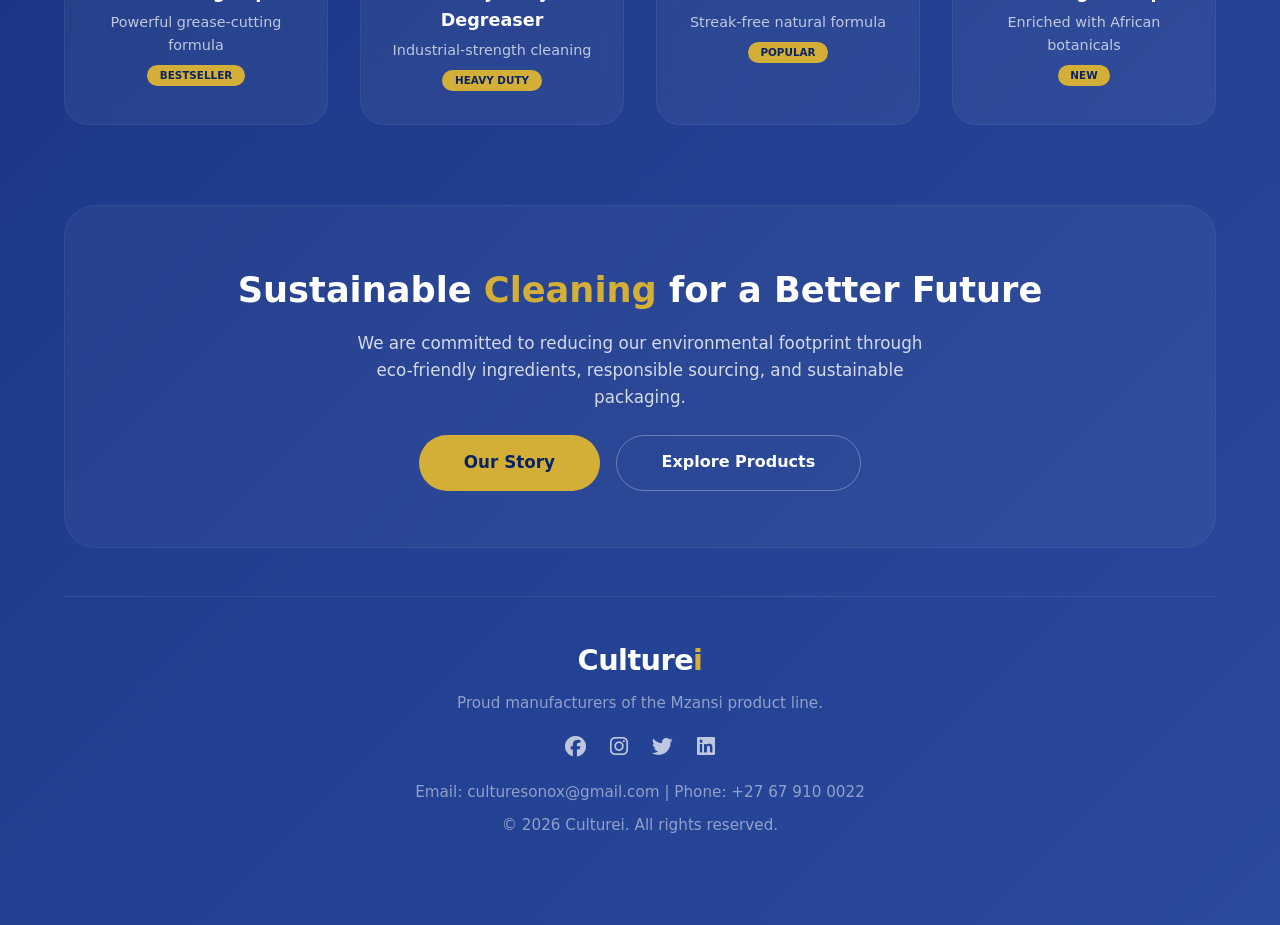
==== commit b6903f8e: "Update print statement from 'Hello' to 'Goodbye'" ====
--- a/index.html
+++ b/index.html
@@ -1,393 +1,534 @@
 <!DOCTYPE html>
 <html lang="en">
 <head>
-    <meta charset="UTF-8">
-    <meta name="viewport" content="width=device-width, initial-scale=1.0">
-    <title>Culturei | Premium Mzansi Cleaning Solutions</title>
-    <link rel="stylesheet" href="https://cdnjs.cloudflare.com/ajax/libs/font-awesome/6.4.0/css/all.min.css">
+    <meta charset="UTF-8" />
+    <meta name="viewport" content="width=device-width, initial-scale=1.0" />
+    <title>Culturei · Premium Eco-Friendly Cleaning</title>
+    <link rel="stylesheet" href="https://cdnjs.cloudflare.com/ajax/libs/font-awesome/6.4.0/css/all.min.css" />
     <style>
-        /* --- CSS VARIABLES & RESET --- */
+        /* --- ROOT VARIABLES --- */
         :root {
-            --primary-color: #003366; /* Deep Professional Blue */
-            --accent-color: #D4AF37; /* Premium Gold */
-            --light-bg: #f8f9fa;
-            --text-dark: #333333;
+            --primary-blue: #0a2463;
+            --secondary-blue: #1e3a8a;
+            --accent-gold: #d4af37;
             --text-light: #ffffff;
-            --success-color: #28a745;
-            --danger-color: #dc3545;
-            --shadow: 0 4px 6px rgba(0, 0, 0, 0.1);
-            --transition: all 0.3s ease;
-        }
-
+            --text-dark: #1a1a2e;
+            --shadow: 0 8px 30px rgba(10, 36, 99, 0.12);
+            --transition: 0.3s ease;
+            --gradient-bg: linear-gradient(135deg, #0a2463 0%, #1e3a8a 50%, #2a4a9e 100%);
+        }
+
+        /* --- RESET & BASE --- */
         * {
             margin: 0;
             padding: 0;
             box-sizing: border-box;
-            font-family: 'Segoe UI', Tahoma, Geneva, Verdana, sans-serif;
         }
 
         body {
-            background-color: var(--light-bg);
-            color: var(--text-dark);
+            font-family: system-ui, -apple-system, 'Segoe UI', Roboto, 'Helvetica Neue', sans-serif;
+            background: var(--gradient-bg);
+            min-height: 100vh;
+            color: var(--text-light);
             line-height: 1.6;
         }
 
-        a { text-decoration: none; color: inherit; }
-        ul { list-style: none; }
-
-        /* --- HEADER & NAVIGATION --- */
+        a {
+            text-decoration: none;
+            color: inherit;
+        }
+
+        ul {
+            list-style: none;
+        }
+
+        .container {
+            max-width: 1280px;
+            margin: 0 auto;
+            padding: 2rem 5% 4rem;
+        }
+
+        /* --- HEADER (clean, simple navigation) --- */
         header {
-            background-color: var(--primary-color);
-            color: var(--text-light);
-            padding: 1rem 5%;
-            position: sticky;
-            top: 0;
-            z-index: 1000;
-            box-shadow: var(--shadow);
             display: flex;
+            align-items: center;
             justify-content: space-between;
-            align-items: center;
+            padding: 0.8rem 0 1.5rem;
+            border-bottom: 1px solid rgba(255, 255, 255, 0.12);
+            flex-wrap: wrap;
         }
 
         .logo {
-            font-size: 1.8rem;
+            font-size: 2rem;
             font-weight: 700;
-            letter-spacing: 1px;
-        }
-
-        .logo span { color: var(--accent-color); }
+            letter-spacing: -0.02em;
+            color: var(--text-light);
+        }
+
+        .logo span {
+            font-weight: 300;
+            color: var(--accent-gold);
+        }
 
         nav ul {
             display: flex;
-            gap: 2rem;
-        }
-
-        nav a {
+            gap: 2.5rem;
+            font-size: 1.05rem;
             font-weight: 500;
-            transition: var(--transition);
-        }
-
-        nav a:hover { color: var(--accent-color); }
+            color: rgba(255, 255, 255, 0.85);
+            flex-wrap: wrap;
+        }
+
+        nav ul li a {
+            transition: var(--transition);
+            border-bottom: 2px solid transparent;
+            padding-bottom: 4px;
+        }
+
+        nav ul li a:hover,
+        nav ul li a.active {
+            color: var(--accent-gold);
+            border-bottom-color: var(--accent-gold);
+        }
 
         .cart-icon {
+            cursor: pointer;
+            font-size: 1.3rem;
+            color: var(--text-light);
             position: relative;
+            transition: var(--transition);
+        }
+
+        .cart-icon:hover {
+            color: var(--accent-gold);
+        }
+
+        .cart-count {
+            background: var(--accent-gold);
+            color: var(--primary-blue);
+            border-radius: 50%;
+            padding: 0.1rem 0.5rem;
+            font-size: 0.7rem;
+            font-weight: 700;
+            position: absolute;
+            top: -10px;
+            right: -12px;
+        }
+
+        /* --- HERO SECTION (inspired by Unilever's clean hero) --- */
+        .hero {
+            display: grid;
+            grid-template-columns: 1fr 1fr;
+            gap: 3rem;
+            align-items: center;
+            padding: 3rem 0 2rem;
+        }
+
+        .hero-content h1 {
+            font-size: 3.8rem;
+            font-weight: 700;
+            letter-spacing: -0.02em;
+            line-height: 1.1;
+            margin-bottom: 1rem;
+        }
+
+        .hero-content h1 span {
+            color: var(--accent-gold);
+        }
+
+        .hero-content .subtitle {
+            font-size: 1.2rem;
+            color: rgba(255, 255, 255, 0.85);
+            max-width: 520px;
+            margin-bottom: 2rem;
+            line-height: 1.7;
+        }
+
+        .hero-content .badge {
+            display: inline-block;
+            background: rgba(255, 255, 255, 0.08);
+            backdrop-filter: blur(10px);
+            padding: 0.4rem 1.5rem;
+            border-radius: 60px;
+            font-size: 0.85rem;
+            color: var(--accent-gold);
+            border: 1px solid rgba(212, 175, 55, 0.2);
+            margin-bottom: 1.5rem;
+        }
+
+        .btn-primary {
+            display: inline-block;
+            background: var(--accent-gold);
+            color: var(--primary-blue);
+            font-weight: 600;
+            font-size: 1.05rem;
+            padding: 0.9rem 2.8rem;
+            border-radius: 60px;
+            transition: var(--transition);
+            border: none;
             cursor: pointer;
-            font-size: 1.2rem;
-        }
-
-        .cart-count {
-            position: absolute;
-            top: -8px;
-            right: -10px;
-            background-color: var(--accent-color);
-            color: var(--primary-color);
-            font-size: 0.75rem;
-            font-weight: bold;
-            width: 20px;
-            height: 20px;
-            border-radius: 50%;
+        }
+
+        .btn-primary:hover {
+            transform: translateY(-2px);
+            box-shadow: 0 8px 30px rgba(212, 175, 55, 0.35);
+        }
+
+        .hero-image {
             display: flex;
-            align-items: center;
-            justify-content: center;
-        }
-
-        /* --- HERO SECTION --- */
-        .hero {
-            background: linear-gradient(rgba(0, 51, 102, 0.8), rgba(0, 51, 102, 0.8)), url('https://placehold.co/1920x800/003366/FFFFFF?text=Culturei+Facility');
-            background-size: cover;
-            background-position: center;
-            height: 70vh;
-            display: flex;
-            flex-direction: column;
             justify-content: center;
             align-items: center;
+        }
+
+        .hero-image img {
+            max-width: 100%;
+            border-radius: 1.5rem;
+            box-shadow: 0 20px 60px rgba(0, 0, 0, 0.25);
+            border: 2px solid rgba(255, 255, 255, 0.08);
+        }
+
+        /* --- STATS / MILESTONE BANNER (like "90+ years of Doing Good") --- */
+        .milestone {
             text-align: center;
-            color: var(--text-light);
-            padding: 0 1rem;
-        }
-
-        .hero h1 {
+            padding: 2.5rem 0;
+            margin: 2rem 0 1rem;
+            border-top: 1px solid rgba(255, 255, 255, 0.08);
+            border-bottom: 1px solid rgba(255, 255, 255, 0.08);
+        }
+
+        .milestone .number {
             font-size: 3.5rem;
-            margin-bottom: 1rem;
-        }
-
-        .hero p {
+            font-weight: 700;
+            color: var(--accent-gold);
+            display: block;
+            line-height: 1.1;
+        }
+
+        .milestone .label {
+            font-size: 1.3rem;
+            color: rgba(255, 255, 255, 0.9);
+            letter-spacing: 1px;
+        }
+
+        /* --- FEATURES / ICONIC BRANDS SECTION (like "Our iconic brands") --- */
+        .features-section {
+            padding: 3rem 0 2rem;
+        }
+
+        .features-section h2 {
+            font-size: 2.4rem;
+            font-weight: 600;
+            text-align: center;
+            margin-bottom: 2.5rem;
+        }
+
+        .features-section h2 span {
+            color: var(--accent-gold);
+        }
+
+        .features-grid {
+            display: grid;
+            grid-template-columns: repeat(auto-fit, minmax(240px, 1fr));
+            gap: 2rem;
+        }
+
+        .feature-card {
+            background: rgba(255, 255, 255, 0.05);
+            backdrop-filter: blur(8px);
+            border-radius: 1.5rem;
+            padding: 2rem 1.8rem;
+            text-align: center;
+            transition: var(--transition);
+            border: 1px solid rgba(255, 255, 255, 0.06);
+        }
+
+        .feature-card:hover {
+            transform: translateY(-4px);
+            background: rgba(255, 255, 255, 0.10);
+            border-color: var(--accent-gold);
+        }
+
+        .feature-card .icon {
+            font-size: 2.5rem;
+            color: var(--accent-gold);
+            margin-bottom: 0.75rem;
+        }
+
+        .feature-card h3 {
             font-size: 1.2rem;
+            font-weight: 600;
+            color: var(--text-light);
+            margin-bottom: 0.5rem;
+        }
+
+        .feature-card p {
+            color: rgba(255, 255, 255, 0.75);
+            font-size: 0.95rem;
+            line-height: 1.6;
+        }
+
+        /* --- COLLECTION / PRODUCTS SECTION (simplified) --- */
+        .collection-section {
+            padding: 3rem 0 2rem;
+        }
+
+        .collection-section h2 {
+            font-size: 2.4rem;
+            font-weight: 600;
+            text-align: center;
+            margin-bottom: 2.5rem;
+        }
+
+        .collection-section h2 span {
+            color: var(--accent-gold);
+        }
+
+        .collection-grid {
+            display: grid;
+            grid-template-columns: repeat(auto-fit, minmax(220px, 1fr));
+            gap: 2rem;
+        }
+
+        .product-card {
+            background: rgba(255, 255, 255, 0.05);
+            backdrop-filter: blur(8px);
+            border-radius: 1.5rem;
+            padding: 2rem 1.5rem;
+            text-align: center;
+            transition: var(--transition);
+            border: 1px solid rgba(255, 255, 255, 0.06);
+        }
+
+        .product-card:hover {
+            transform: translateY(-4px);
+            background: rgba(255, 255, 255, 0.10);
+            border-color: var(--accent-gold);
+        }
+
+        .product-card .icon {
+            font-size: 2.8rem;
+            color: var(--accent-gold);
+            margin-bottom: 0.75rem;
+        }
+
+        .product-card h4 {
+            font-size: 1.1rem;
+            font-weight: 600;
+            color: var(--text-light);
+            margin-bottom: 0.3rem;
+        }
+
+        .product-card p {
+            color: rgba(255, 255, 255, 0.7);
+            font-size: 0.9rem;
+        }
+
+        .product-card .tag {
+            display: inline-block;
+            background: var(--accent-gold);
+            color: var(--primary-blue);
+            font-size: 0.65rem;
+            font-weight: 700;
+            padding: 0.15rem 0.8rem;
+            border-radius: 30px;
+            text-transform: uppercase;
+            margin-top: 0.5rem;
+        }
+
+        /* --- CTA / SUSTAINABILITY SECTION (like Unilever's sustainability block) --- */
+        .cta-block {
+            text-align: center;
+            padding: 3.5rem 2rem;
+            margin: 3rem 0 1rem;
+            background: rgba(255, 255, 255, 0.04);
+            border-radius: 2rem;
+            border: 1px solid rgba(255, 255, 255, 0.06);
+        }
+
+        .cta-block h2 {
+            font-size: 2.2rem;
+            font-weight: 600;
+            margin-bottom: 0.75rem;
+        }
+
+        .cta-block h2 span {
+            color: var(--accent-gold);
+        }
+
+        .cta-block p {
+            color: rgba(255, 255, 255, 0.8);
             max-width: 600px;
-            margin-bottom: 2rem;
-        }
-
-        .btn {
-            padding: 0.8rem 2rem;
-            border: none;
-            border-radius: 5px;
+            margin: 0 auto 1.5rem;
+            font-size: 1.05rem;
+        }
+
+        .btn-outline {
+            display: inline-block;
+            background: transparent;
+            color: var(--text-light);
+            font-weight: 600;
+            padding: 0.8rem 2.8rem;
+            border-radius: 60px;
+            transition: var(--transition);
+            border: 1.5px solid rgba(255, 255, 255, 0.3);
+            cursor: pointer;
             font-size: 1rem;
-            font-weight: 600;
-            cursor: pointer;
-            transition: var(--transition);
-        }
-
-        .btn-primary {
-            background-color: var(--accent-color);
-            color: var(--primary-color);
-        }
-
-        .btn-primary:hover {
-            background-color: #b5952f;
-            transform: translateY(-2px);
-        }
-
-        /* --- PRODUCTS SECTION --- */
-        .products {
-            padding: 4rem 5%;
-        }
-
-        .section-title {
-            text-align: center;
-            font-size: 2.5rem;
-            color: var(--primary-color);
-            margin-bottom: 3rem;
-        }
-
-        .section-title span {
-            border-bottom: 3px solid var(--accent-color);
-        }
-
-        .product-grid {
-            display: grid;
-            grid-template-columns: repeat(auto-fit, minmax(300px, 1fr));
-            gap: 2rem;
-        }
-
-        .product-card {
-            background: white;
-            border-radius: 10px;
-            overflow: hidden;
-            box-shadow: var(--shadow);
-            transition: var(--transition);
-            display: flex;
-            flex-direction: column;
-        }
-
-        .product-card:hover {
-            transform: translateY(-5px);
-            box-shadow: 0 10px 20px rgba(0,0,0,0.15);
-        }
-
-        .product-image {
-            width: 100%;
-            height: 300px;
-            object-fit: contain;
-            background-color: #eee;
-        }
-
-        .product-info {
-            padding: 1.5rem;
-            flex-grow: 1;
-            display: flex;
-            flex-direction: column;
-        }
-
-        .product-info h3 {
-            color: var(--primary-color);
-            margin-bottom: 0.5rem;
-        }
-
-        .product-info p {
-            color: #666;
-            font-size: 0.95rem;
-            margin-bottom: 1rem;
-            flex-grow: 1;
-        }
-
-        .product-price {
-            font-size: 1.4rem;
-            font-weight: 700;
-            color: var(--primary-color);
-            margin-bottom: 1rem;
-        }
-
-        .btn-add {
-            width: 100%;
-            background-color: var(--primary-color);
-            color: white;
-            padding: 0.8rem;
-            border: none;
-            border-radius: 5px;
-            cursor: pointer;
-            font-weight: 600;
-            transition: var(--transition);
-        }
-
-        .btn-add:hover {
-            background-color: #002244;
-        }
-
-        /* --- ABOUT SECTION --- */
-        .about {
-            background-color: white;
-            padding: 4rem 5%;
-            text-align: center;
-        }
-
-        .about p {
-            max-width: 800px;
-            margin: 0 auto;
-            color: #555;
-            font-size: 1.1rem;
-        }
-
-        /* --- CART SIDEBAR --- */
-        .cart-sidebar {
-            position: fixed;
-            top: 0;
-            right: -400px;
-            width: 400px;
-            height: 100vh;
-            background: white;
-            box-shadow: -5px 0 15px rgba(0,0,0,0.1);
-            z-index: 2000;
-            transition: var(--transition);
-            display: flex;
-            flex-direction: column;
-        }
-
-        .cart-sidebar.active {
-            right: 0;
-        }
-
-        .cart-header {
-            background-color: var(--primary-color);
-            color: white;
-            padding: 1.5rem;
-            display: flex;
-            justify-content: space-between;
-            align-items: center;
-        }
-
-        .close-cart {
-            cursor: pointer;
-            font-size: 1.5rem;
-        }
-
-        .cart-items {
-            flex-grow: 1;
-            overflow-y: auto;
-            padding: 1.5rem;
-        }
-
-        .cart-item {
+        }
+
+        .btn-outline:hover {
+            border-color: var(--accent-gold);
+            color: var(--accent-gold);
+            transform: scale(1.02);
+        }
+
+        .btn-group {
             display: flex;
             gap: 1rem;
-            margin-bottom: 1.5rem;
-            border-bottom: 1px solid #eee;
-            padding-bottom: 1rem;
-        }
-
-        .cart-item img {
-            width: 70px;
-            height: 70px;
-            object-fit: cover;
-            border-radius: 5px;
-        }
-
-        .cart-item-details {
-            flex-grow: 1;
-        }
-
-        .cart-item-details h4 {
-            font-size: 1rem;
-            margin-bottom: 0.3rem;
-        }
-
-        .cart-item-details p {
-            color: var(--primary-color);
-            font-weight: 600;
-        }
-
-        .remove-item {
-            color: var(--danger-color);
-            cursor: pointer;
-            font-size: 0.9rem;
-            margin-top: 0.5rem;
-            display: inline-block;
-        }
-
-        .cart-footer {
-            padding: 1.5rem;
-            border-top: 1px solid #eee;
-            background-color: #f9f9f9;
-        }
-
-        .cart-total {
-            display: flex;
-            justify-content: space-between;
-            font-size: 1.2rem;
-            font-weight: 700;
-            margin-bottom: 1rem;
-            color: var(--primary-color);
-        }
-
-        .btn-checkout {
-            width: 100%;
-            background-color: var(--success-color);
-            color: white;
-            padding: 1rem;
-            border: none;
-            border-radius: 5px;
-            font-size: 1.1rem;
-            font-weight: 600;
-            cursor: pointer;
-            transition: var(--transition);
-        }
-
-        .btn-checkout:hover {
-            background-color: #218838;
-        }
-
+            justify-content: center;
+            flex-wrap: wrap;
+        }
+
+        /* --- CART SIDEBAR --- */
         .overlay {
+            display: none;
             position: fixed;
             top: 0;
             left: 0;
             width: 100%;
             height: 100%;
-            background: rgba(0,0,0,0.5);
-            z-index: 1500;
-            display: none;
-        }
-
-        .overlay.active {
-            display: block;
+            background: rgba(0, 0, 0, 0.5);
+            backdrop-filter: blur(4px);
+            z-index: 1000;
+        }
+
+        .cart-sidebar {
+            position: fixed;
+            top: 0;
+            right: -420px;
+            width: 400px;
+            height: 100%;
+            background: var(--primary-blue);
+            box-shadow: -4px 0 30px rgba(0, 0, 0, 0.3);
+            transition: 0.4s ease;
+            z-index: 1001;
+            padding: 2rem 1.5rem;
+            display: flex;
+            flex-direction: column;
+            border-left: 2px solid var(--accent-gold);
+        }
+
+        .cart-sidebar.open {
+            right: 0;
+        }
+
+        .cart-header {
+            display: flex;
+            justify-content: space-between;
+            align-items: center;
+            border-bottom: 1px solid rgba(255, 255, 255, 0.1);
+            padding-bottom: 1rem;
+        }
+
+        .cart-header h3 {
+            font-size: 1.4rem;
+            color: var(--accent-gold);
+        }
+
+        .close-cart {
+            font-size: 2rem;
+            cursor: pointer;
+            color: rgba(255, 255, 255, 0.6);
+            transition: var(--transition);
+        }
+
+        .close-cart:hover {
+            color: var(--text-light);
+        }
+
+        .cart-items {
+            flex-grow: 1;
+            overflow-y: auto;
+            padding: 1rem 0;
+            color: var(--text-light);
+        }
+
+        .cart-item {
+            display: flex;
+            justify-content: space-between;
+            padding: 0.8rem 0;
+            border-bottom: 1px solid rgba(255, 255, 255, 0.06);
+        }
+
+        .cart-footer {
+            border-top: 1px solid rgba(255, 255, 255, 0.1);
+            padding-top: 1rem;
+        }
+
+        .cart-total {
+            display: flex;
+            justify-content: space-between;
+            font-weight: 600;
+            font-size: 1.1rem;
+            color: var(--text-light);
+            margin-bottom: 1rem;
+        }
+
+        .btn-checkout {
+            width: 100%;
+            padding: 0.9rem;
+            background: var(--accent-gold);
+            color: var(--primary-blue);
+            border: none;
+            border-radius: 60px;
+            font-weight: 700;
+            cursor: pointer;
+            transition: var(--transition);
+        }
+
+        .btn-checkout:hover {
+            transform: scale(1.02);
+            box-shadow: 0 4px 20px rgba(212, 175, 55, 0.3);
         }
 
         /* --- CHECKOUT MODAL --- */
         .checkout-modal {
+            display: none;
             position: fixed;
             top: 50%;
             left: 50%;
-            transform: translate(-50%, -50%) scale(0.9);
-            background: white;
-            padding: 2rem;
-            border-radius: 10px;
+            transform: translate(-50%, -50%);
+            background: var(--primary-blue);
+            padding: 2.5rem;
+            border-radius: 1.5rem;
             width: 90%;
             max-width: 500px;
-            z-index: 3000;
-            display: none;
-            box-shadow: 0 10px 30px rgba(0,0,0,0.3);
-            opacity: 0;
-            transition: var(--transition);
-        }
-
-        .checkout-modal.active {
+            z-index: 1002;
+            max-height: 90vh;
+            overflow-y: auto;
+            box-shadow: 0 20px 60px rgba(0, 0, 0, 0.5);
+            border: 1px solid var(--accent-gold);
+        }
+
+        .checkout-modal.open {
             display: block;
-            opacity: 1;
-            transform: translate(-50%, -50%) scale(1);
+        }
+
+        .close-modal {
+            float: right;
+            font-size: 2rem;
+            cursor: pointer;
+            color: rgba(255, 255, 255, 0.6);
+            transition: var(--transition);
+        }
+
+        .close-modal:hover {
+            color: var(--text-light);
         }
 
         .checkout-modal h2 {
-            color: var(--primary-color);
+            color: var(--accent-gold);
             margin-bottom: 1.5rem;
-            text-align: center;
+            font-weight: 600;
         }
 
         .form-group {
@@ -396,17 +537,31 @@
 
         .form-group label {
             display: block;
-            margin-bottom: 0.5rem;
-            font-weight: 600;
+            font-weight: 500;
             font-size: 0.9rem;
+            color: rgba(255, 255, 255, 0.8);
+            margin-bottom: 0.3rem;
         }
 
         .form-group input {
             width: 100%;
-            padding: 0.8rem;
-            border: 1px solid #ddd;
-            border-radius: 5px;
+            padding: 0.7rem 1rem;
+            border: 1px solid rgba(255, 255, 255, 0.15);
+            border-radius: 10px;
             font-size: 1rem;
+            background: rgba(255, 255, 255, 0.05);
+            color: var(--text-light);
+            transition: var(--transition);
+        }
+
+        .form-group input:focus {
+            outline: none;
+            border-color: var(--accent-gold);
+            background: rgba(255, 255, 255, 0.1);
+        }
+
+        .form-group input::placeholder {
+            color: rgba(255, 255, 255, 0.3);
         }
 
         .form-row {
@@ -420,126 +575,318 @@
 
         .btn-pay {
             width: 100%;
-            background-color: var(--primary-color);
-            color: white;
-            padding: 1rem;
+            padding: 0.9rem;
+            background: var(--accent-gold);
+            color: var(--primary-blue);
             border: none;
-            border-radius: 5px;
-            font-size: 1.1rem;
+            border-radius: 60px;
+            font-weight: 700;
+            cursor: pointer;
+            transition: var(--transition);
+            display: flex;
+            align-items: center;
+            justify-content: center;
+            gap: 0.5rem;
+            font-size: 1rem;
+        }
+
+        .btn-pay:hover {
+            transform: scale(1.02);
+            box-shadow: 0 4px 20px rgba(212, 175, 55, 0.3);
+        }
+
+        .spinner {
+            display: none;
+            width: 20px;
+            height: 20px;
+            border: 3px solid rgba(10, 36, 99, 0.2);
+            border-top-color: var(--primary-blue);
+            border-radius: 50%;
+            animation: spin 0.8s linear infinite;
+        }
+
+        @keyframes spin {
+            to {
+                transform: rotate(360deg);
+            }
+        }
+
+        /* --- FOOTER --- */
+        footer {
+            text-align: center;
+            padding: 2.5rem 5% 1.5rem;
+            border-top: 1px solid rgba(255, 255, 255, 0.08);
+            margin-top: 3rem;
+        }
+
+        footer h3 {
+            font-size: 1.8rem;
             font-weight: 600;
-            cursor: pointer;
-            margin-top: 1rem;
+            letter-spacing: -0.02em;
+            color: var(--text-light);
+        }
+
+        footer h3 span {
+            color: var(--accent-gold);
+        }
+
+        footer .social-links {
             display: flex;
             justify-content: center;
-            align-items: center;
-            gap: 0.5rem;
-        }
-
-        .btn-pay:disabled {
-            background-color: #ccc;
-            cursor: not-allowed;
-        }
-
-        .close-modal {
-            position: absolute;
-            top: 1rem;
-            right: 1rem;
-            cursor: pointer;
-            font-size: 1.2rem;
-            color: #666;
-        }
-
-        /* --- FOOTER --- */
-        footer {
-            background-color: var(--primary-color);
-            color: white;
-            text-align: center;
-            padding: 2rem 5%;
-            margin-top: 4rem;
+            gap: 1.5rem;
+            margin: 1rem 0;
+        }
+
+        footer .social-links a {
+            font-size: 1.3rem;
+            opacity: 0.7;
+            transition: var(--transition);
+            color: var(--text-light);
+        }
+
+        footer .social-links a:hover {
+            opacity: 1;
+            color: var(--accent-gold);
+            transform: translateY(-2px);
         }
 
         footer p {
-            opacity: 0.8;
-            font-size: 0.9rem;
+            opacity: 0.7;
+            font-size: 0.95rem;
+            margin-top: 0.5rem;
+            color: rgba(255, 255, 255, 0.7);
         }
 
         /* --- RESPONSIVE --- */
+        @media (max-width: 992px) {
+            .hero {
+                grid-template-columns: 1fr;
+                text-align: center;
+            }
+
+            .hero-content .subtitle {
+                margin-left: auto;
+                margin-right: auto;
+            }
+
+            .hero-image {
+                order: -1;
+            }
+
+            .hero-image img {
+                max-width: 70%;
+            }
+        }
+
         @media (max-width: 768px) {
-            .hero h1 { font-size: 2.5rem; }
-            .cart-sidebar { width: 100%; right: -100%; }
-            nav ul { display: none; } /* Simplified for mobile */
-        }
-        
-        /* Loading Spinner */
-        .spinner {
-            border: 3px solid rgba(255,255,255,0.3);
-            border-radius: 50%;
-            border-top: 3px solid white;
-            width: 20px;
-            height: 20px;
-            animation: spin 1s linear infinite;
-            display: none;
-        }
-        
-        @keyframes spin {
-            0% { transform: rotate(0deg); }
-            100% { transform: rotate(360deg); }
+            header {
+                flex-direction: column;
+                align-items: flex-start;
+                gap: 0.8rem;
+            }
+
+            nav ul {
+                gap: 1.2rem;
+                font-size: 1rem;
+            }
+
+            .hero-content h1 {
+                font-size: 2.8rem;
+            }
+
+            .hero-content .subtitle {
+                font-size: 1rem;
+            }
+
+            .milestone .number {
+                font-size: 2.8rem;
+            }
+
+            .milestone .label {
+                font-size: 1.1rem;
+            }
+
+            .features-section h2,
+            .collection-section h2,
+            .cta-block h2 {
+                font-size: 2rem;
+            }
+
+            .cart-sidebar {
+                width: 100%;
+                right: -100%;
+            }
+
+            .checkout-modal {
+                padding: 1.5rem;
+                width: 95%;
+            }
+        }
+
+        @media (max-width: 480px) {
+            .hero-content h1 {
+                font-size: 2.2rem;
+            }
+
+            .btn-primary,
+            .btn-outline {
+                padding: 0.7rem 1.8rem;
+                font-size: 0.95rem;
+                width: 100%;
+                text-align: center;
+            }
+
+            .btn-group {
+                flex-direction: column;
+                align-items: center;
+            }
+
+            .collection-grid {
+                grid-template-columns: 1fr 1fr;
+            }
         }
     </style>
 </head>
 <body>
 
-    <!-- Header -->
-    <header>
-        <div class="logo">Culture<span>i</span></div>
-      <nav>
-    <ul>
-        <li><a href="#home">Home</a></li>
-        <li><a href="#products">Products</a></li>
-        <li><a href="#about">About</a></li>
-
-        <li><a href="blog.html">Blog</a></li>
-
-        <li><a href="#contact">Contact</a></li>
-    </ul>
-</nav>
-        <div class="cart-icon" onclick="toggleCart()">
-            <i class="fas fa-shopping-cart"></i>
-            <span class="cart-count" id="cartCount">0</span>
+    <div class="container">
+
+        <!-- ====== HEADER ====== -->
+        <header>
+            <div class="logo">Culture<span>i</span></div>
+            <nav>
+                <ul>
+                    <li><a href="index.html" class="active">Home</a></li>
+                    <li><a href="products.html">Products</a></li>
+                    <li><a href="about.html">About</a></li>
+                    <li><a href="blog.html">Blog</a></li>
+                    <li><a href="contact.html">Contact</a></li>
+                </ul>
+            </nav>
+            <div class="cart-icon" onclick="toggleCart()">
+                <i class="fas fa-shopping-cart"></i>
+                <span class="cart-count" id="cartCount">0</span>
+            </div>
+        </header>
+
+        <!-- ====== HERO SECTION ====== -->
+        <section class="hero">
+            <div class="hero-content">
+                <div class="badge">
+                    <i class="fas fa-leaf" style="margin-right: 6px;"></i> Eco-Friendly Excellence
+                </div>
+                <h1>Welcome to <span>Culturei</span></h1>
+                <p class="subtitle">
+                    Experience the power of the Mzansi product line. Premium, eco-friendly cleaning solutions crafted for excellence.
+                </p>
+                <a href="products.html" class="btn-primary">Shop Mzansi Products</a>
+            </div>
+            <div class="hero-image">
+                <img src="https://placehold.co/500x400/1e3a8a/d4af37?text=Mzansi+Collection" alt="Mzansi Collection" />
+            </div>
+        </section>
+
+        <!-- ====== MILESTONE BANNER (like Unilever's "90+ years") ====== -->
+        <div class="milestone">
+            <span class="number">2024</span>
+            <span class="label">Years of Excellence · Proudly Mzansi Made</span>
         </div>
-    </header>
-
-    <!-- Hero Section -->
-    <section class="hero" id="home">
-        <h1>Welcome to Culturei</h1>
-        <p>Experience the power of the <strong>Mzansi</strong> product line. Premium, eco-friendly cleaning solutions crafted for excellence.</p>
-        <a href="#products"><button class="btn btn-primary">Shop Mzansi Products</button></a>
-    </section>
-
-    <!-- Products Section -->
-    <section class="products" id="products">
-        <h2 class="section-title"><span>The Mzansi Collection</span></h2>
-        <div class="product-grid" id="productGrid">
-            <!-- Products will be injected here by JavaScript -->
-        </div>
-    </section>
-
-    <!-- About Section -->
-    <section class="about" id="about">
-        <h2 class="section-title"><span>About Culturei</span></h2>
-        <p>At Culturei, we believe in the power of clean. Our flagship brand, <strong>Mzansi</strong>, is dedicated to providing high-quality, culturally inspired cleaning and personal care products. From heavy-duty degreasers to nourishing hair care, every product is formulated with care, sustainability, and effectiveness in mind.</p>
-    </section>
-
-    <!-- Cart Sidebar -->
+
+        <!-- ====== FEATURES / ICONIC BRANDS SECTION ====== -->
+        <section class="features-section">
+            <h2>Our <span>Commitment</span> to Quality</h2>
+            <div class="features-grid">
+                <div class="feature-card">
+                    <div class="icon">🌱</div>
+                    <h3>Eco-Friendly</h3>
+                    <p>Biodegradable ingredients and sustainable packaging that cares for the planet.</p>
+                </div>
+                <div class="feature-card">
+                    <div class="icon">🇿🇦</div>
+                    <h3>Mzansi Made</h3>
+                    <p>Locally sourced and manufactured in South Africa, supporting local communities.</p>
+                </div>
+                <div class="feature-card">
+                    <div class="icon">✨</div>
+                    <h3>Premium Performance</h3>
+                    <p>Professional-grade cleaning that delivers exceptional results every time.</p>
+                </div>
+                <div class="feature-card">
+                    <div class="icon">🤝</div>
+                    <h3>Trusted by Businesses</h3>
+                    <p>Used by guesthouses, laundries, and businesses across South Africa.</p>
+                </div>
+            </div>
+        </section>
+
+        <!-- ====== COLLECTION / PRODUCTS SECTION ====== -->
+        <section class="collection-section">
+            <h2>The <span>Mzansi</span> Collection</h2>
+            <div class="collection-grid">
+                <div class="product-card">
+                    <div class="icon"><i class="fas fa-soap"></i></div>
+                    <h4>Dishwashing Liquid</h4>
+                    <p>Powerful grease-cutting formula</p>
+                    <span class="tag">Bestseller</span>
+                </div>
+                <div class="product-card">
+                    <div class="icon"><i class="fas fa-oil-can"></i></div>
+                    <h4>Heavy-Duty Degreaser</h4>
+                    <p>Industrial-strength cleaning</p>
+                    <span class="tag">Heavy Duty</span>
+                </div>
+                <div class="product-card">
+                    <div class="icon"><i class="fas fa-wind"></i></div>
+                    <h4>Glass & Shine</h4>
+                    <p>Streak-free natural formula</p>
+                    <span class="tag">Popular</span>
+                </div>
+                <div class="product-card">
+                    <div class="icon"><i class="fas fa-spa"></i></div>
+                    <h4>Nourishing Shampoo</h4>
+                    <p>Enriched with African botanicals</p>
+                    <span class="tag">New</span>
+                </div>
+            </div>
+        </section>
+
+        <!-- ====== CTA / SUSTAINABILITY BLOCK ====== -->
+        <section class="cta-block">
+            <h2>Sustainable <span>Cleaning</span> for a Better Future</h2>
+            <p>
+                We are committed to reducing our environmental footprint through
+                eco-friendly ingredients, responsible sourcing, and sustainable packaging.
+            </p>
+            <div class="btn-group">
+                <a href="about.html" class="btn-primary">Our Story</a>
+                <a href="products.html" class="btn-outline">Explore Products</a>
+            </div>
+        </section>
+
+        <!-- ====== FOOTER ====== -->
+        <footer>
+            <h3>Culture<span>i</span></h3>
+            <p>Proud manufacturers of the Mzansi product line.</p>
+            <div class="social-links">
+                <a href="#"><i class="fab fa-facebook"></i></a>
+                <a href="#"><i class="fab fa-instagram"></i></a>
+                <a href="#"><i class="fab fa-twitter"></i></a>
+                <a href="#"><i class="fab fa-linkedin"></i></a>
+            </div>
+            <p>Email: culturesonox@gmail.com | Phone: +27 67 910 0022</p>
+            <p>&copy; 2026 Culturei. All rights reserved.</p>
+        </footer>
+    </div>
+
+    <!-- ====== CART SIDEBAR ====== -->
     <div class="overlay" id="overlay" onclick="toggleCart()"></div>
     <div class="cart-sidebar" id="cartSidebar">
         <div class="cart-header">
-            <h3>Your Cart</h3>
+            <h3><i class="fas fa-shopping-bag"></i> Your Cart</h3>
             <span class="close-cart" onclick="toggleCart()">&times;</span>
         </div>
         <div class="cart-items" id="cartItems">
-            <!-- Cart items injected here -->
-            <p style="text-align: center; color: #666; margin-top: 2rem;">Your cart is empty.</p>
+            <p style="text-align: center; opacity: 0.6; margin-top: 2rem;">Your cart is empty.</p>
         </div>
         <div class="cart-footer">
             <div class="cart-total">
@@ -550,36 +897,36 @@
         </div>
     </div>
 
-    <!-- Checkout Modal -->
+    <!-- ====== CHECKOUT MODAL ====== -->
     <div class="overlay" id="checkoutOverlay" onclick="closeCheckout()"></div>
     <div class="checkout-modal" id="checkoutModal">
         <span class="close-modal" onclick="closeCheckout()">&times;</span>
-        <h2>Secure Checkout</h2>
+        <h2><i class="fas fa-lock" style="margin-right: 10px;"></i>Secure Checkout</h2>
         <form id="checkoutForm" onsubmit="processPayment(event)">
             <div class="form-group">
                 <label>Full Name</label>
-                <input type="text" required placeholder="John Doe">
+                <input type="text" required placeholder="John Doe" />
             </div>
             <div class="form-group">
                 <label>Email Address</label>
-                <input type="email" required placeholder="john@example.com">
+                <input type="email" required placeholder="john@example.com" />
             </div>
             <div class="form-group">
                 <label>Shipping Address</label>
-                <input type="text" required placeholder="123 Main St, City">
+                <input type="text" required placeholder="123 Main St, City" />
             </div>
             <div class="form-group">
                 <label>Card Number</label>
-                <input type="text" required placeholder="0000 0000 0000 0000" maxlength="19">
+                <input type="text" required placeholder="0000 0000 0000 0000" maxlength="19" />
             </div>
             <div class="form-row">
                 <div class="form-group">
                     <label>Expiry</label>
-                    <input type="text" required placeholder="MM/YY" maxlength="5">
+                    <input type="text" required placeholder="MM/YY" maxlength="5" />
                 </div>
                 <div class="form-group">
                     <label>CVC</label>
-                    <input type="text" required placeholder="123" maxlength="3">
+                    <input type="text" required placeholder="123" maxlength="3" />
                 </div>
             </div>
             <div class="cart-total" style="margin-top: 1rem;">
@@ -593,212 +940,108 @@
         </form>
     </div>
 
-    <!-- Footer -->
-    <footer id="contact">
-        <h3>Culturei</h3>
-        <p>Proud manufacturers of the Mzansi product line.</p>
-        <p>Email: culturesonox@gmail.com | Phone: +27 67 910 0022</p>
-        <p style="margin-top: 1rem;">&copy; 2026 Culturei. All rights reserved.</p>
-    </footer>
-    <h1>Contact Us</h1>
-
-<p>We would love to hear from you.</p>
-
-<p>
-Phone: +27 67 910 0022
-</p>
-
-<p>
-Email: cuulturesonox@gmail.com
-</p>
-
-<p>
-Location: Cape Town, South Africa
-</p>
-
-    <!-- JavaScript -->
+    <!-- ====== JAVASCRIPT ====== -->
     <script>
-        // --- PRODUCT DATA ---
-        const products = [
-            {
-                id: 1,
-                name: "Mzansi Heavy-Duty Degreaser",
-                price: 75.00,
-                image: "image/degreaser.png",
-                description: "Industrial-strength, eco-friendly degreaser perfect for kitchens, garages, and machinery. Cuts through grime instantly."
-            },
-            {
-                id: 2,
-                name: "Mzansi Detergent Soap",
-                price: 80.00,
-                image: "image/dishwashing - liquid .png",
-                description: "Rich, moisturizing bar soap infused with traditional African botanicals. Gentle on the skin, tough on dirt."
-            },
-            {
-                id: 3,
-                name: "Mzansi Nourishing Shampoo",
-                price: 40.00,
-                image: "image/Mzansi Hair Shampoo 700ml.png",
-                description: "Premium hair care formula designed for all hair types. Leaves hair soft, shiny, and deeply nourished."
-            }
-        ];
-
-        // --- CART STATE ---
         let cart = [];
-
-        // --- INITIALIZE ---
-        document.addEventListener('DOMContentLoaded', () => {
-            renderProducts();
-        });
-
-        // --- RENDER PRODUCTS ---
-        function renderProducts() {
-            const grid = document.getElementById('productGrid');
-            grid.innerHTML = products.map(product => `
-                <div class="product-card">
-                    <img src="${product.image}" alt="${product.name}" class="product-image">
-                    <div class="product-info">
-                        <h3>${product.name}</h3>
-                        <p>${product.description}</p>
-                        <div class="product-price">R ${product.price.toFixed(2)}</div>
-                        <button class="btn-add" onclick="addToCart(${product.id})">
-                            <i class="fas fa-cart-plus"></i> Add to Cart
-                        </button>
-                    </div>
-                </div>
-            `).join('');
-        }
-
-        // --- CART FUNCTIONS ---
-        function addToCart(productId) {
-            const product = products.find(p => p.id === productId);
-            const existingItem = cart.find(item => item.id === productId);
-
-            if (existingItem) {
-                existingItem.quantity += 1;
-            } else {
-                cart.push({ ...product, quantity: 1 });
-            }
-
-            updateCartUI();
-            toggleCart(true); // Open cart when item is added
-        }
-
-        function removeFromCart(productId) {
-            cart = cart.filter(item => item.id !== productId);
-            updateCartUI();
-        }
-
-        function updateCartUI() {
-            const cartItemsContainer = document.getElementById('cartItems');
-            const cartCount = document.getElementById('cartCount');
-            const cartTotal = document.getElementById('cartTotal');
-            const checkoutTotal = document.getElementById('checkoutTotal');
-
-            // Update count
-            const totalItems = cart.reduce((sum, item) => sum + item.quantity, 0);
-            cartCount.innerText = totalItems;
-
-            // Update total
-            const total = cart.reduce((sum, item) => sum + (item.price * item.quantity), 0);
-            const formattedTotal = `R ${total.toFixed(2)}`;
-            cartTotal.innerText = formattedTotal;
-            checkoutTotal.innerText = formattedTotal;
-
-            // Render items
-            if (cart.length === 0) {
-                cartItemsContainer.innerHTML = '<p style="text-align: center; color: #666; margin-top: 2rem;">Your cart is empty.</p>';
-            } else {
-                cartItemsContainer.innerHTML = cart.map(item => `
-                    <div class="cart-item">
-                        <img src="${item.image}" alt="${item.name}">
-                        <div class="cart-item-details">
-                            <h4>${item.name}</h4>
-                            <p>R ${item.price.toFixed(2)} x ${item.quantity}</p>
-                            <span class="remove-item" onclick="removeFromCart(${item.id})">
-                                <i class="fas fa-trash"></i> Remove
-                            </span>
-        </div>
-                    </div>
-                `).join('');
-            }
-        }
-
-        function toggleCart(forceOpen = false) {
+        let total = 0;
+
+        function toggleCart() {
             const sidebar = document.getElementById('cartSidebar');
             const overlay = document.getElementById('overlay');
-            if (forceOpen || !sidebar.classList.contains('active')) {
-                sidebar.classList.add('active');
-                overlay.classList.add('active');
-            } else {
-                sidebar.classList.remove('active');
-                overlay.classList.remove('active');
-            }
-        }
-
-        // --- CHECKOUT FUNCTIONS ---
+            sidebar.classList.toggle('open');
+            overlay.style.display = sidebar.classList.contains('open') ? 'block' : 'none';
+        }
+
         function openCheckout() {
             if (cart.length === 0) {
-                alert("Your cart is empty!");
+                alert('Your cart is empty. Add some products first!');
                 return;
             }
-            toggleCart(); // Close sidebar
-            document.getElementById('checkoutModal').classList.add('active');
-            document.getElementById('checkoutOverlay').classList.add('active');
+            document.getElementById('checkoutModal').classList.add('open');
+            document.getElementById('checkoutOverlay').style.display = 'block';
+            document.getElementById('checkoutTotal').textContent = document.getElementById('cartTotal').textContent;
         }
 
         function closeCheckout() {
-            document.getElementById('checkoutModal').classList.remove('active');
-            document.getElementById('checkoutOverlay').classList.remove('active');
-        }
-
-        // --- PAYMENT PROCESSING SIMULATION ---
+            document.getElementById('checkoutModal').classList.remove('open');
+            document.getElementById('checkoutOverlay').style.display = 'none';
+        }
+
+        function addToCart(name, price) {
+            cart.push({ name, price });
+            total += price;
+            updateCartUI();
+            const btn = event.target;
+            const originalText = btn.textContent;
+            btn.textContent = '✓ Added!';
+            btn.style.background = '#2d8f5c';
+            setTimeout(() => {
+                btn.textContent = originalText;
+                btn.style.background = '';
+            }, 1500);
+        }
+
+        function removeFromCart(index) {
+            total -= cart[index].price;
+            cart.splice(index, 1);
+            updateCartUI();
+        }
+
+        function updateCartUI() {
+            const cartItems = document.getElementById('cartItems');
+            const cartTotal = document.getElementById('cartTotal');
+            const cartCount = document.getElementById('cartCount');
+
+            if (cart.length === 0) {
+                cartItems.innerHTML = '<p style="text-align: center; opacity: 0.6; margin-top: 2rem;">Your cart is empty.</p>';
+                cartTotal.textContent = 'R 0.00';
+                cartCount.textContent = '0';
+                return;
+            }
+
+            let html = '';
+            cart.forEach((item, index) => {
+                html += `
+                    <div class="cart-item">
+                        <span>${item.name}</span>
+                        <span>R ${item.price.toFixed(2)} <button onclick="removeFromCart(${index})" style="background:none;border:none;color:#d4af37;cursor:pointer;margin-left:8px;font-size:1.2rem;">&times;</button></span>
+                    </div>
+                `;
+            });
+            cartItems.innerHTML = html;
+            cartTotal.textContent = `R ${total.toFixed(2)}`;
+            cartCount.textContent = cart.length;
+        }
+
         function processPayment(event) {
             event.preventDefault();
-            
-            const payButton = document.getElementById('payButton');
+            const button = document.getElementById('payButton');
             const spinner = document.getElementById('spinner');
             const payText = document.getElementById('payText');
 
-            // 1. UI Loading State
-            payButton.disabled = true;
-            spinner.style.display = 'block';
-            payText.innerText = 'Processing...';
-
-            // 2. Simulate API Call to Payment Gateway (e.g., Stripe, PayFast)
+            spinner.style.display = 'inline-block';
+            payText.textContent = 'Processing...';
+            button.disabled = true;
+
             setTimeout(() => {
-                // 3. Success State
                 spinner.style.display = 'none';
-                payText.innerText = 'Pay Now';
-                payButton.disabled = false;
-                
-                // Generate a mock order ID
-                const orderId = 'ORD-' + Math.floor(Math.random() * 1000000);
-                
-                alert(`Payment Successful!\n\nOrder ID: ${orderId}\nThank you for shopping with Culturei. Your Mzansi products will be shipped shortly.`);
-                
-                // 4. Clear Cart and Close Modal
+                payText.textContent = '✓ Payment Successful!';
+                button.style.background = '#2d8f5c';
+
                 cart = [];
+                total = 0;
                 updateCartUI();
                 closeCheckout();
-                document.getElementById('checkoutForm').reset();
-
-                /* 
-                   NOTE FOR DEVELOPER: 
-                   To make this process REAL payments, replace the setTimeout above with a fetch() call 
-                   to your backend server, which then communicates with Stripe/PayPal.
-                   
-                   Example:
-                   const response = await fetch('/api/create-payment-intent', {
-                       method: 'POST',
-                       headers: { 'Content-Type': 'application/json' },
-                       body: JSON.stringify({ items: cart, total: calculateTotal() })
-                   });
-                   const data = await response.json();
-                   // Then use stripe.confirmCardPayment(data.clientSecret)
-                */
-            }, 2500); // 2.5 second simulated delay
+
+                setTimeout(() => {
+                    payText.textContent = 'Pay Now';
+                    button.style.background = '';
+                    button.disabled = false;
+                    alert('Thank you for your order! You will receive a confirmation email shortly.');
+                }, 1500);
+            }, 2000);
         }
     </script>
+
 </body>
 </html>
